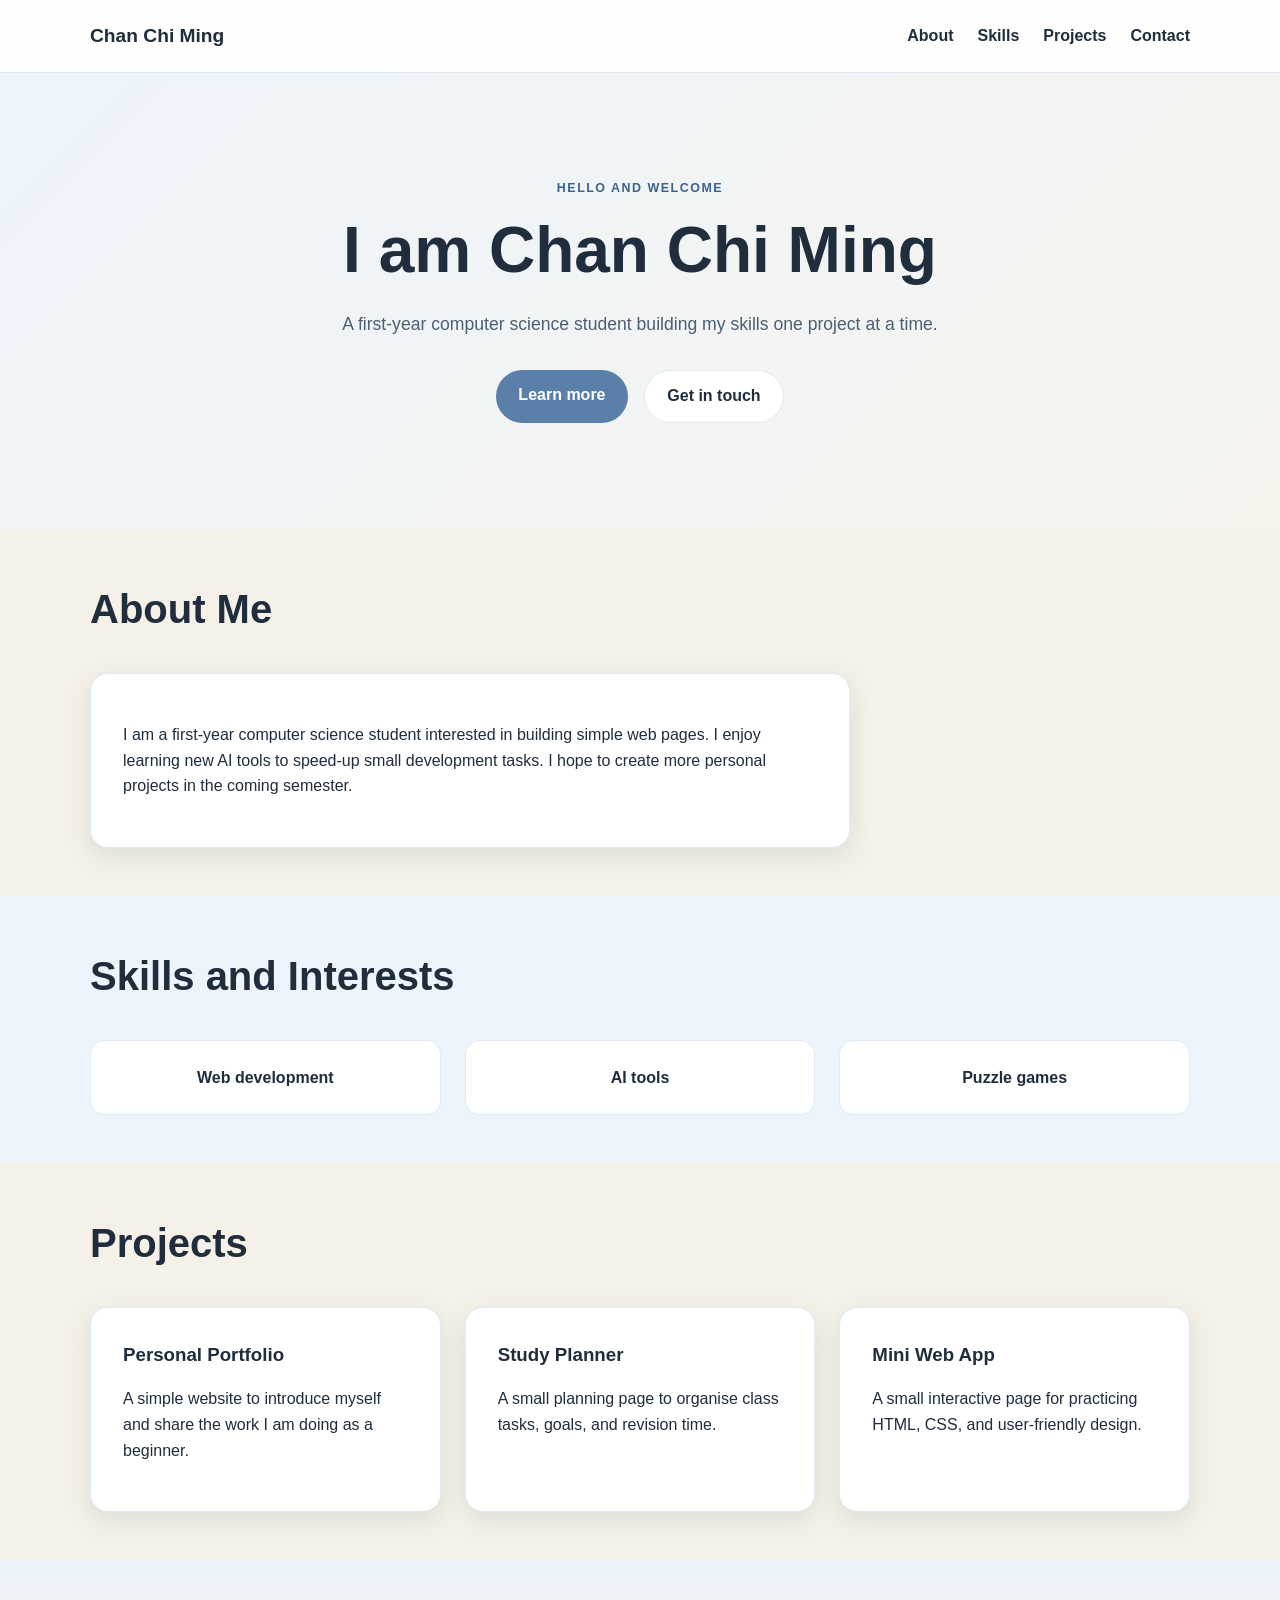
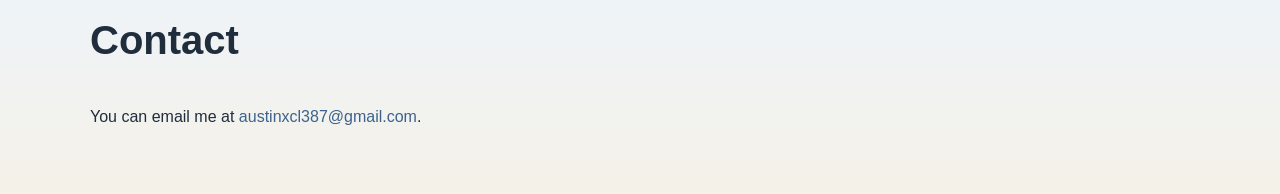
==== index.html @ e465600d "Add website files to root" ====
<!DOCTYPE html>
<html lang="en">
  <head>
    <meta charset="UTF-8" />
    <meta name="viewport" content="width=device-width, initial-scale=1.0" />
    <meta
      name="description"
      content="Personal website for Chan Chi Ming, a first-year computer science student."
    />
    <title>Chan Chi Ming | Personal Website</title>
    <link rel="stylesheet" href="style.css" />
  </head>
  <body>
    <a class="skip-link" href="#main-content">Skip to content</a>

    <header class="site-header">
      <div class="container nav-wrap">
        <a href="#top" class="brand" aria-label="Chan Chi Ming home">Chan Chi Ming</a>
        <nav aria-label="Main navigation">
          <ul class="nav-list">
            <li><a href="#about">About</a></li>
            <li><a href="#skills">Skills</a></li>
            <li><a href="#projects">Projects</a></li>
            <li><a href="#contact">Contact</a></li>
          </ul>
        </nav>
      </div>
    </header>

    <main id="main-content">
      <section class="hero" id="top">
        <div class="container hero-content">
          <div class="hero-text">
            <!-- Change the greeting text here if you want a different welcome message. -->
            <p class="eyebrow">Hello and welcome</p>
            <h1>I am Chan Chi Ming</h1>
            <p class="intro">
              A first-year computer science student building my skills one project at a time.
            </p>
            <div class="hero-links">
              <a href="#about" class="button primary">Learn more</a>
              <a href="#contact" class="button secondary">Get in touch</a>
            </div>
          </div>
        </div>
      </section>

      <section id="about" class="section">
        <div class="container">
          <h2>About Me</h2>
          <div class="about-card">
            <p>
              I am a first-year computer science student interested in building simple web pages.
              I enjoy learning new AI tools to speed-up small development tasks. I hope to create
              more personal projects in the coming semester.
            </p>
          </div>
        </div>
      </section>

      <section id="skills" class="section alt-section">
        <div class="container">
          <h2>Skills and Interests</h2>
          <ul class="skills-list" aria-label="Skills and interests list">
            <li>Web development</li>
            <li>AI tools</li>
            <li>Puzzle games</li>
          </ul>
        </div>
      </section>

      <section id="projects" class="section">
        <div class="container">
          <h2>Projects</h2>
          <div class="projects-grid">
            <article class="project-card">
              <h3>Personal Portfolio</h3>
              <p>
                A simple website to introduce myself and share the work I am doing as a beginner.
              </p>
            </article>
            <article class="project-card">
              <h3>Study Planner</h3>
              <p>
                A small planning page to organise class tasks, goals, and revision time.
              </p>
            </article>
            <article class="project-card">
              <h3>Mini Web App</h3>
              <p>
                A small interactive page for practicing HTML, CSS, and user-friendly design.
              </p>
            </article>
          </div>
        </div>
      </section>

      <section id="contact" class="section contact-section">
        <div class="container">
          <h2>Contact</h2>
          <p>
            You can email me at
            <a href="mailto:austinxcl387@gmail.com">austinxcl387@gmail.com</a>.
          </p>
        </div>
      </section>
    </main>
  </body>
</html>
---- style.css ----
:root {
  /* Change the main colour palette here for the whole website. */
  --bg: #f5f1e8;
  --surface: #ffffff;
  --surface-alt: #edf4fb;
  --primary: #5a7fa8;
  --primary-dark: #3d628d;
  --text: #1f2d3d;
  --muted: #4b5f75;
  --border: #dfeaf5;
  --shadow: rgba(44, 70, 97, 0.12);
  --button-text: #ffffff;

  /* Change spacing here to make sections larger or tighter. */
  --space-xs: 0.5rem;
  --space-sm: 1rem;
  --space-md: 1.5rem;
  --space-lg: 2rem;
  --space-xl: 3rem;
  --max-width: 1100px;
}

* {
  box-sizing: border-box;
}

html {
  scroll-behavior: smooth;
}

body {
  margin: 0;
  font-family: Arial, Helvetica, sans-serif;
  background: var(--bg);
  color: var(--text);
  line-height: 1.6;
}

img {
  max-width: 100%;
  display: block;
}

a {
  color: var(--primary-dark);
  text-decoration: none;
}

a:hover,
a:focus-visible {
  text-decoration: underline;
}

:focus-visible {
  outline: 3px solid var(--primary);
  outline-offset: 3px;
}

.skip-link {
  position: absolute;
  left: -9999px;
  top: auto;
}

.skip-link:focus {
  left: 1rem;
  top: 1rem;
  background: var(--surface);
  padding: var(--space-xs) var(--space-sm);
  z-index: 100;
}

.container {
  width: min(var(--max-width), calc(100% - 2rem));
  margin: 0 auto;
}

.site-header {
  background: rgba(255, 255, 255, 0.9);
  border-bottom: 1px solid var(--border);
  position: sticky;
  top: 0;
  z-index: 10;
}

.nav-wrap {
  display: flex;
  align-items: center;
  justify-content: space-between;
  min-height: 72px;
  gap: var(--space-md);
}

.brand {
  font-size: 1.2rem;
  font-weight: 700;
  color: var(--text);
}

.nav-list {
  display: flex;
  flex-wrap: wrap;
  gap: var(--space-md);
  list-style: none;
  margin: 0;
  padding: 0;
}

.nav-list a {
  font-weight: 600;
  color: var(--text);
}

.hero {
  background: linear-gradient(135deg, var(--surface-alt) 0%, #f7f4ee 100%);
  padding: var(--space-xl) 0;
}

.hero-content {
  display: grid;
  place-items: center;
  min-height: 360px;
  text-align: center;
}

.eyebrow {
  margin: 0 0 var(--space-sm);
  text-transform: uppercase;
  letter-spacing: 0.12em;
  font-size: 0.78rem;
  color: var(--primary-dark);
  font-weight: 700;
}

.hero-text h1 {
  margin: 0;
  font-size: clamp(2.2rem, 5vw, 4rem);
  line-height: 1.1;
}

.intro {
  max-width: 700px;
  margin: var(--space-md) auto 0;
  font-size: 1.1rem;
  color: var(--muted);
}

.hero-links {
  display: flex;
  justify-content: center;
  flex-wrap: wrap;
  gap: var(--space-sm);
  margin-top: var(--space-lg);
}

.button {
  display: inline-block;
  padding: 0.8rem 1.4rem;
  border-radius: 999px;
  font-weight: 700;
  transition: background-color 0.2s ease;
}

.button.primary {
  background: var(--primary);
  color: var(--button-text);
}

.button.primary:hover,
.button.primary:focus-visible {
  background: var(--primary-dark);
  text-decoration: none;
}

.button.secondary {
  background: var(--surface);
  border: 1px solid var(--border);
  color: var(--text);
}

.section {
  padding: var(--space-xl) 0;
}

.alt-section {
  background: var(--surface-alt);
}

h2 {
  margin-top: 0;
  margin-bottom: var(--space-lg);
  font-size: clamp(1.8rem, 4vw, 2.5rem);
}

.about-card,
.project-card {
  background: var(--surface);
  border: 1px solid var(--border);
  border-radius: 18px;
  box-shadow: 0 8px 24px var(--shadow);
}

.about-card {
  padding: var(--space-lg);
  max-width: 760px;
}

.skills-list {
  list-style: none;
  display: grid;
  grid-template-columns: repeat(auto-fit, minmax(180px, 1fr));
  gap: var(--space-md);
  padding: 0;
  margin: 0;
}

.skills-list li {
  background: var(--surface);
  border: 1px solid var(--border);
  border-radius: 14px;
  padding: var(--space-md);
  text-align: center;
  font-weight: 600;
}

.projects-grid {
  display: grid;
  grid-template-columns: repeat(auto-fit, minmax(220px, 1fr));
  gap: var(--space-md);
}

.project-card {
  padding: var(--space-lg);
}

.project-card h3 {
  margin-top: 0;
  margin-bottom: var(--space-sm);
}

.contact-section {
  background: linear-gradient(180deg, var(--surface-alt), var(--bg));
}

@media (max-width: 640px) {
  .nav-wrap {
    flex-direction: column;
    justify-content: center;
    padding: var(--space-sm) 0;
  }

  .nav-list {
    justify-content: center;
  }

  .hero {
    padding-top: var(--space-lg);
  }

  .section {
    padding: 3rem 0;
  }
}
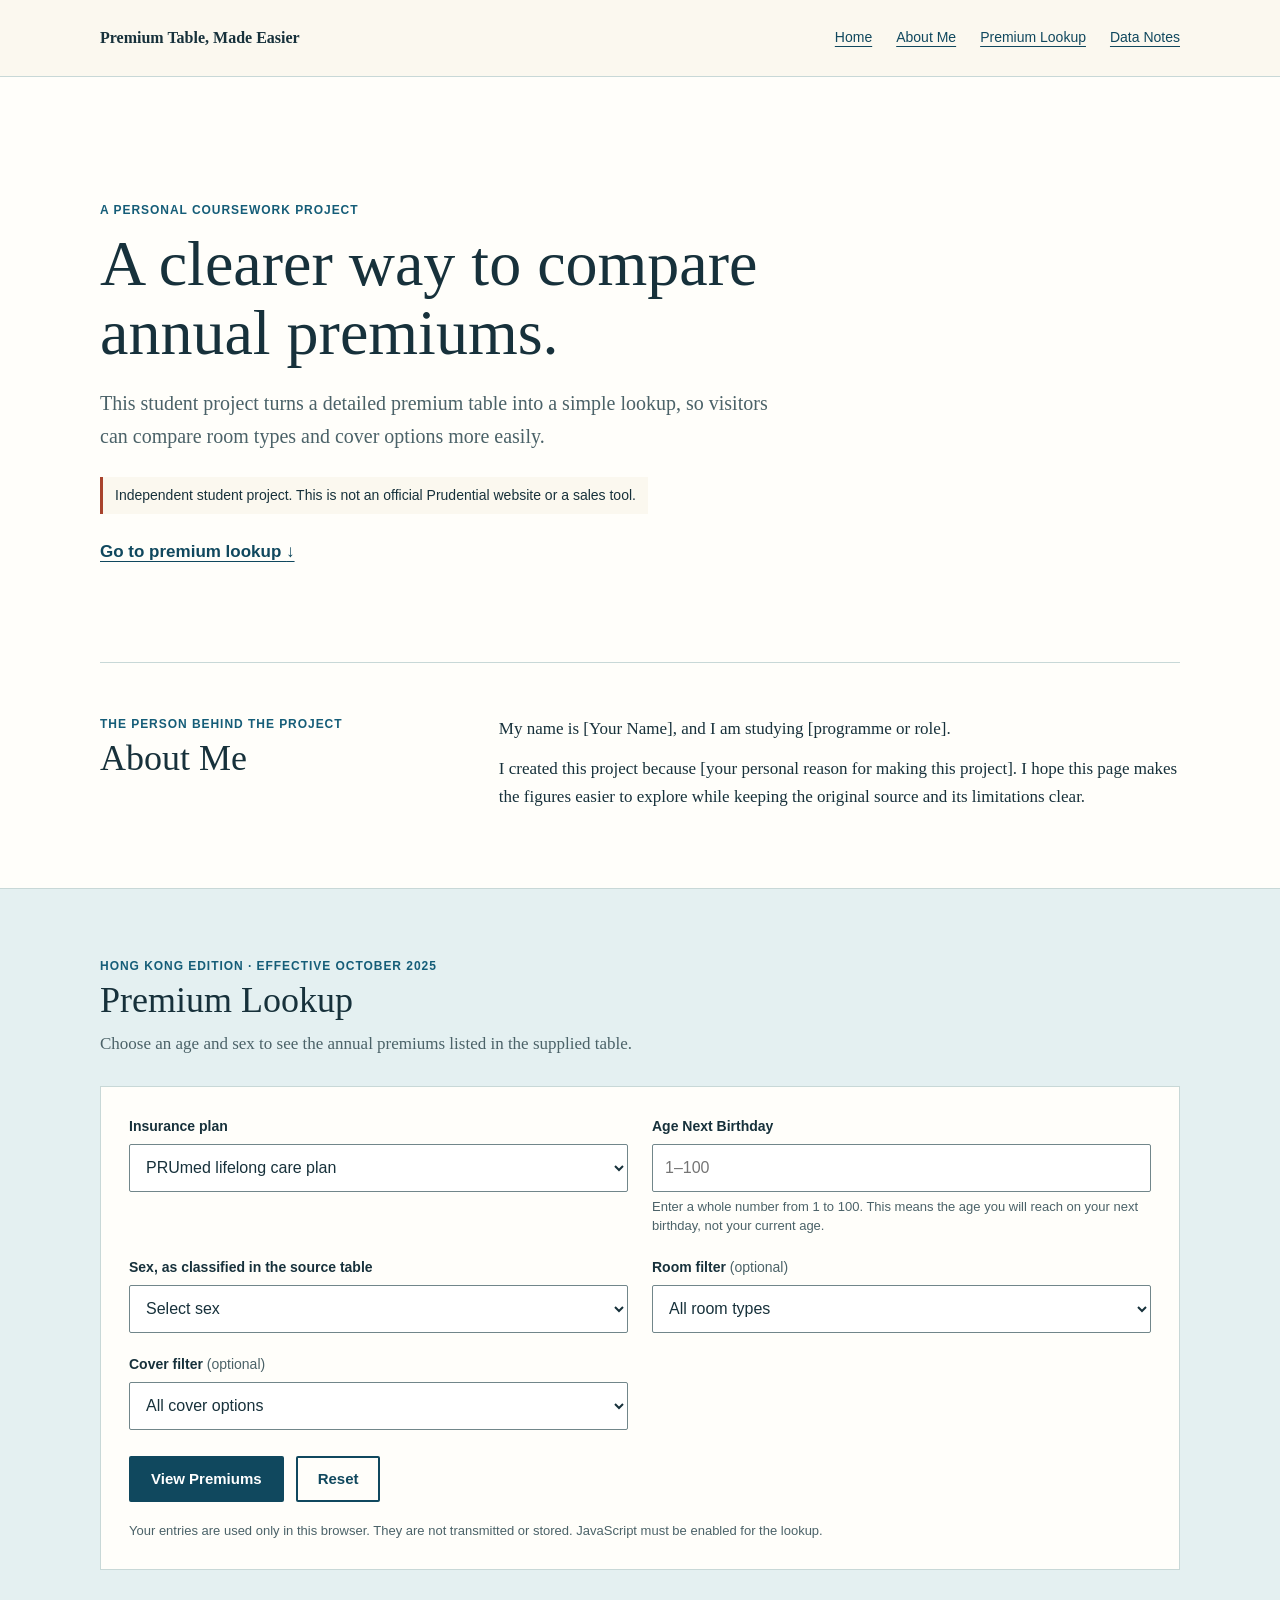
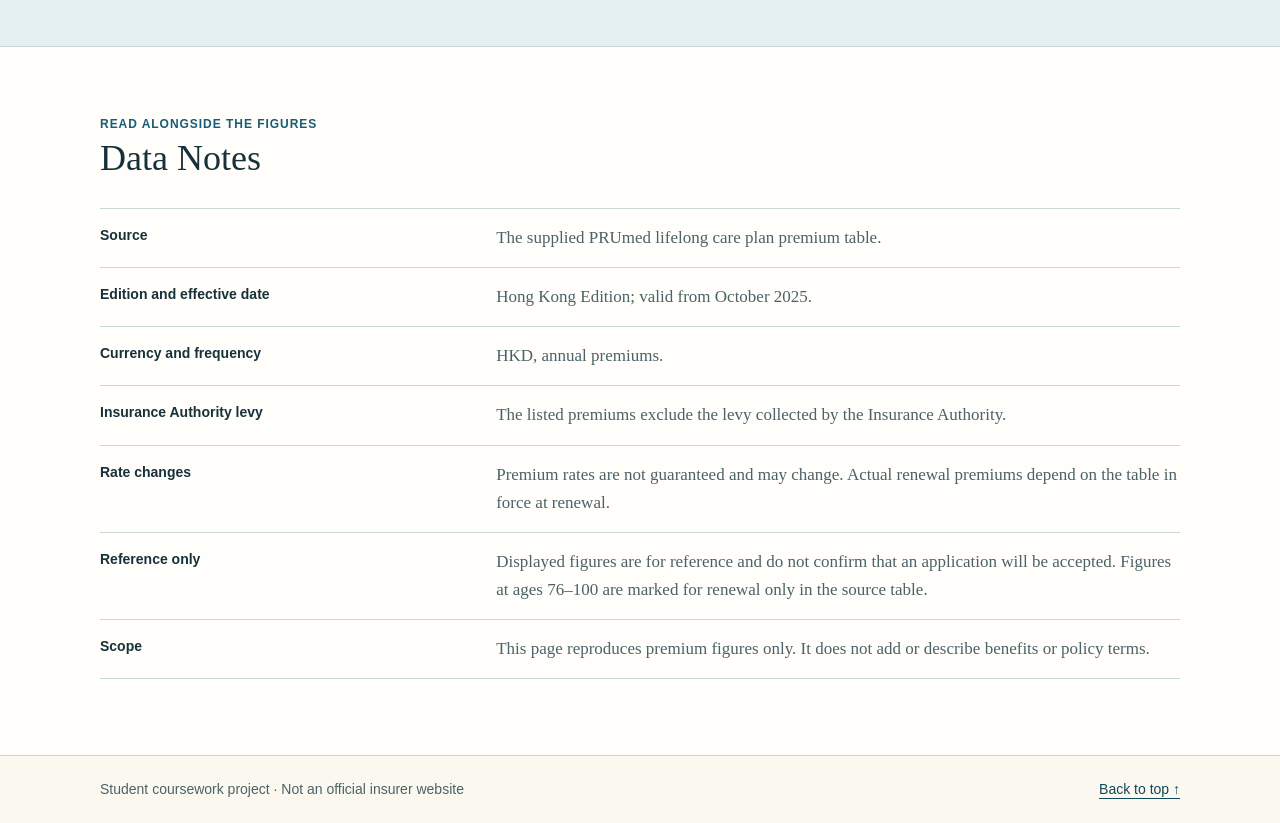
==== commit b9cf8697: "Add files via upload" ====
--- a/index.html
+++ b/index.html
@@ -1,109 +1,367 @@
-<!DOCTYPE html>
+<!doctype html>
 <html lang="en">
-  <head>
-    <meta charset="UTF-8" />
-    <meta name="viewport" content="width=device-width, initial-scale=1.0" />
-    <meta
-      name="description"
-      content="Personal website for Chan Chi Ming, a first-year computer science student."
-    />
-    <title>Chan Chi Ming | Personal Website</title>
-    <link rel="stylesheet" href="style.css" />
-  </head>
-  <body>
-    <a class="skip-link" href="#main-content">Skip to content</a>
-
-    <header class="site-header">
-      <div class="container nav-wrap">
-        <a href="#top" class="brand" aria-label="Chan Chi Ming home">Chan Chi Ming</a>
-        <nav aria-label="Main navigation">
-          <ul class="nav-list">
-            <li><a href="#about">About</a></li>
-            <li><a href="#skills">Skills</a></li>
-            <li><a href="#projects">Projects</a></li>
-            <li><a href="#contact">Contact</a></li>
-          </ul>
-        </nav>
+<head>
+  <meta charset="utf-8">
+  <meta name="viewport" content="width=device-width, initial-scale=1">
+  <meta name="description" content="A student project for looking up and comparing PRUmed lifelong care plan annual premiums.">
+  <title>Premium Table, Made Easier | Student Project</title>
+  <link rel="stylesheet" href="style.css">
+</head>
+<body>
+  <header class="site-header" id="home">
+    <nav class="navigation" aria-label="Main navigation">
+      <a class="wordmark" href="#home">Premium Table, Made Easier</a>
+      <ul>
+        <li><a href="#home">Home</a></li>
+        <li><a href="#about">About Me</a></li>
+        <li><a href="#lookup">Premium Lookup</a></li>
+        <li><a href="#data-notes">Data Notes</a></li>
+      </ul>
+    </nav>
+  </header>
+
+  <main>
+    <section class="welcome section-shell" aria-labelledby="welcome-title">
+      <p class="eyebrow">A personal coursework project</p>
+      <h1 id="welcome-title">A clearer way to compare annual premiums.</h1>
+      <p class="welcome-copy">This student project turns a detailed premium table into a simple lookup, so visitors can compare room types and cover options more easily.</p>
+      <p class="not-official">Independent student project. This is not an official Prudential website or a sales tool.</p>
+      <a class="text-link" href="#lookup">Go to premium lookup <span aria-hidden="true">↓</span></a>
+    </section>
+
+    <section class="about section-shell" id="about" aria-labelledby="about-title">
+      <div class="section-heading">
+        <p class="eyebrow">The person behind the project</p>
+        <h2 id="about-title">About Me</h2>
       </div>
-    </header>
-
-    <main id="main-content">
-      <section class="hero" id="top">
-        <div class="container hero-content">
-          <div class="hero-text">
-            <!-- Change the greeting text here if you want a different welcome message. -->
-            <p class="eyebrow">Hello and welcome</p>
-            <h1>I am Chan Chi Ming</h1>
-            <p class="intro">
-              A first-year computer science student building my skills one project at a time.
-            </p>
-            <div class="hero-links">
-              <a href="#about" class="button primary">Learn more</a>
-              <a href="#contact" class="button secondary">Get in touch</a>
+      <!-- Edit these placeholders with your own details; no personal details are assumed. -->
+      <div class="about-copy">
+        <p>My name is [Your Name], and I am studying [programme or role].</p>
+        <p>I created this project because [your personal reason for making this project]. I hope this page makes the figures easier to explore while keeping the original source and its limitations clear.</p>
+      </div>
+    </section>
+
+    <section class="lookup-section" id="lookup" aria-labelledby="lookup-title">
+      <div class="section-shell">
+        <div class="section-heading">
+          <p class="eyebrow">Hong Kong Edition · Effective October 2025</p>
+          <h2 id="lookup-title">Premium Lookup</h2>
+          <p>Choose an age and sex to see the annual premiums listed in the supplied table.</p>
+        </div>
+
+        <form id="premiumForm" novalidate>
+          <div class="form-grid">
+            <div class="field">
+              <label for="plan">Insurance plan</label>
+              <select id="plan" name="plan">
+                <option>PRUmed lifelong care plan</option>
+              </select>
+            </div>
+            <div class="field">
+              <label for="age">Age Next Birthday</label>
+              <input id="age" name="age" type="text" inputmode="numeric" autocomplete="off" placeholder="1–100" aria-describedby="age-help">
+              <small id="age-help">Enter a whole number from 1 to 100. This means the age you will reach on your next birthday, not your current age.</small>
+            </div>
+            <div class="field">
+              <label for="sex">Sex, as classified in the source table</label>
+              <select id="sex" name="sex">
+                <option value="">Select sex</option>
+                <option value="male">Male</option>
+                <option value="female">Female</option>
+              </select>
+            </div>
+            <div class="field">
+              <label for="roomFilter">Room filter <span class="optional">(optional)</span></label>
+              <select id="roomFilter" name="roomFilter">
+                <option value="all">All room types</option>
+                <option value="ward">Ward</option>
+                <option value="semi-private">Semi-private</option>
+                <option value="private">Private</option>
+              </select>
+            </div>
+            <div class="field">
+              <label for="coverFilter">Cover filter <span class="optional">(optional)</span></label>
+              <select id="coverFilter" name="coverFilter">
+                <option value="all">All cover options</option>
+                <option value="base">Base plan only</option>
+                <option value="major">Base plan with PRUmed major</option>
+              </select>
             </div>
           </div>
-        </div>
-      </section>
-
-      <section id="about" class="section">
-        <div class="container">
-          <h2>About Me</h2>
-          <div class="about-card">
-            <p>
-              I am a first-year computer science student interested in building simple web pages.
-              I enjoy learning new AI tools to speed-up small development tasks. I hope to create
-              more personal projects in the coming semester.
-            </p>
+          <div class="form-actions">
+            <button class="button-primary" type="submit">View Premiums</button>
+            <button class="button-reset" id="resetButton" type="reset">Reset</button>
           </div>
-        </div>
-      </section>
-
-      <section id="skills" class="section alt-section">
-        <div class="container">
-          <h2>Skills and Interests</h2>
-          <ul class="skills-list" aria-label="Skills and interests list">
-            <li>Web development</li>
-            <li>AI tools</li>
-            <li>Puzzle games</li>
-          </ul>
-        </div>
-      </section>
-
-      <section id="projects" class="section">
-        <div class="container">
-          <h2>Projects</h2>
-          <div class="projects-grid">
-            <article class="project-card">
-              <h3>Personal Portfolio</h3>
-              <p>
-                A simple website to introduce myself and share the work I am doing as a beginner.
-              </p>
-            </article>
-            <article class="project-card">
-              <h3>Study Planner</h3>
-              <p>
-                A small planning page to organise class tasks, goals, and revision time.
-              </p>
-            </article>
-            <article class="project-card">
-              <h3>Mini Web App</h3>
-              <p>
-                A small interactive page for practicing HTML, CSS, and user-friendly design.
-              </p>
-            </article>
+          <p class="privacy-note">Your entries are used only in this browser. They are not transmitted or stored. JavaScript must be enabled for the lookup.</p>
+          <p id="formMessage" class="form-message" role="alert" aria-live="assertive"></p>
+        </form>
+
+        <section id="results" class="results" aria-labelledby="results-title" hidden aria-live="polite" aria-atomic="true">
+          <div class="results-heading">
+            <div>
+              <p class="eyebrow">Selected profile</p>
+              <h3 id="results-title">Annual premium comparison</h3>
+              <p id="selectedProfile" class="selected-profile"></p>
+            </div>
+            <p id="renewalNotice" class="renewal-notice" hidden><strong>For renewal only.</strong> A listed premium does not confirm eligibility for a new policy.</p>
           </div>
-        </div>
-      </section>
-
-      <section id="contact" class="section contact-section">
-        <div class="container">
-          <h2>Contact</h2>
-          <p>
-            You can email me at
-            <a href="mailto:austinxcl387@gmail.com">austinxcl387@gmail.com</a>.
-          </p>
-        </div>
-      </section>
-    </main>
-  </body>
-</html>
+          <div class="table-scroll" role="region" aria-label="Premium comparison table" tabindex="0">
+            <table>
+              <caption>Annual premiums in Hong Kong dollars (HKD)</caption>
+              <thead id="resultHead"></thead>
+              <tbody id="resultBody"></tbody>
+            </table>
+          </div>
+          <p class="result-footnote">Figures are annual premiums, not monthly premiums. Rates are not guaranteed future prices.</p>
+        </section>
+      </div>
+    </section>
+
+    <section class="data-notes section-shell" id="data-notes" aria-labelledby="notes-title">
+      <div class="section-heading">
+        <p class="eyebrow">Read alongside the figures</p>
+        <h2 id="notes-title">Data Notes</h2>
+      </div>
+      <dl class="notes-list">
+        <div><dt>Source</dt><dd>The supplied PRUmed lifelong care plan premium table.</dd></div>
+        <div><dt>Edition and effective date</dt><dd>Hong Kong Edition; valid from October 2025.</dd></div>
+        <div><dt>Currency and frequency</dt><dd>HKD, annual premiums.</dd></div>
+        <div><dt>Insurance Authority levy</dt><dd>The listed premiums exclude the levy collected by the Insurance Authority.</dd></div>
+        <div><dt>Rate changes</dt><dd>Premium rates are not guaranteed and may change. Actual renewal premiums depend on the table in force at renewal.</dd></div>
+        <div><dt>Reference only</dt><dd>Displayed figures are for reference and do not confirm that an application will be accepted. Figures at ages 76–100 are marked for renewal only in the source table.</dd></div>
+        <div><dt>Scope</dt><dd>This page reproduces premium figures only. It does not add or describe benefits or policy terms.</dd></div>
+      </dl>
+    </section>
+  </main>
+
+  <footer class="site-footer">
+    <div class="section-shell footer-inner">
+      <p>Student coursework project · Not an official insurer website</p>
+      <a href="#home">Back to top ↑</a>
+    </div>
+  </footer>
+
+  <noscript><p class="noscript">JavaScript is disabled. Enable JavaScript in your browser to use the premium lookup.</p></noscript>
+
+  <script>
+    // PREMIUM DATA: each row is age followed by Male base (3 rooms), Male with major (3), Female base (3), Female with major (3).
+    // Change figures here only when you have checked them against the source premium table.
+    const premiumData = `
+1 2899.44 5602.96 11809.92 4963.84 8804.64 17309.92 2691.36 5320.56 10806.24 4350.32 6990.88 14517.20
+2 2815.20 5425.84 11228.72 4821.20 8523.52 16457.68 2613.44 5153.52 10274.16 4224.64 6757.44 13801.12
+3 2652.80 5108.16 10406.88 4547.04 8016.24 15253.44 2463.60 4851.36 9522.72 3986.32 6346.64 12791.52
+4 2462.48 4729.28 9512.16 4214.32 7417.68 13935.68 2286.56 4491.04 8704.40 3693.04 5864.48 11686.72
+5 2225.52 4272.08 8491.60 3810.16 6696.48 12693.44 2065.84 4054.88 7768.80 3341.36 5287.84 10437.84
+6 1991.44 3821.12 7517.60 3407.44 5984.80 11235.04 1848.72 3626.24 6879.12 2987.76 4720.32 9238.40
+7 1847.20 3547.68 6943.60 3159.76 5555.76 10376.24 1715.20 3368.16 6350.24 2771.28 4379.84 8531.76
+8 1676.40 3223.60 6275.92 2871.76 5047.28 9381.52 1558.32 3059.84 5741.60 2518.08 3974.56 7714.56
+9 1562.80 2987.92 5734.96 2863.12 5037.28 9231.44 1375.28 2716.48 5224.32 2392.24 3796.56 7557.68
+10 1550.00 2972.72 5564.64 2857.28 5005.52 9139.52 1364.72 2701.20 5173.28 2374.32 3771.76 7483.68
+11 1534.48 2969.20 5547.84 2859.28 5004.00 9070.00 1361.84 2698.24 5138.64 2377.52 3833.60 7431.28
+12 1519.12 2965.68 5531.04 2860.96 5002.48 9000.32 1359.12 2695.12 5104.24 2380.96 3895.60 7378.96
+13 1503.84 2962.72 5514.32 2863.12 5000.96 8930.96 1356.32 2692.08 5069.36 2384.24 3957.36 7326.48
+14 1488.24 2959.12 5497.44 2865.04 4999.28 8861.44 1353.36 2689.04 5034.80 2387.28 4019.44 7273.92
+15 1472.64 2955.84 5480.56 2866.88 4997.92 8791.92 1350.48 2685.84 5000.24 2390.64 4081.04 7221.28
+16 1499.04 3054.72 5664.48 2919.84 5081.60 8939.12 1408.64 2740.08 5224.00 2460.64 4200.32 7455.12
+17 1525.52 3153.36 5848.64 2972.40 5165.12 9086.16 1466.80 2981.04 5447.60 2530.96 4319.04 7688.80
+18 1551.68 3252.32 6032.56 2994.24 5248.72 9233.36 1524.80 3097.52 5671.12 2601.12 4438.00 7922.48
+19 1577.92 3351.04 6216.48 3013.60 5332.32 9380.64 1582.88 3213.84 5894.96 2670.88 4556.96 8155.92
+20 1603.92 3449.44 6400.32 3130.08 5416.00 9527.60 1640.88 3267.92 6118.56 2741.12 4676.08 8389.52
+21 1625.92 3483.68 6454.48 3165.36 5512.80 9784.32 1741.60 3444.64 6389.60 2930.88 5035.60 9037.68
+22 1647.52 3517.68 6508.16 3200.64 5609.76 10040.72 1819.20 3596.40 6821.76 3147.44 5359.76 9918.16
+23 1669.36 3552.00 6562.16 3236.00 5706.48 10297.76 1896.40 3748.16 7092.96 3322.96 5820.40 10444.80
+24 1691.20 3586.16 6615.76 3271.36 5803.20 10554.24 1974.00 3900.08 7363.92 3541.04 6228.88 11180.96
+25 1712.96 3620.08 6669.76 3306.56 5900.16 10811.12 2028.32 4026.80 7473.76 3833.04 6718.72 12070.24
+26 1733.28 3663.60 6751.68 3346.24 5970.88 11184.32 2135.44 4199.60 7795.60 3908.00 6908.48 12478.16
+27 1753.68 3706.88 6833.12 3386.00 6041.36 11557.92 2219.68 4372.24 8117.84 3983.04 7206.16 13008.08
+28 1773.92 3750.24 6914.56 3425.84 6111.92 11931.12 2303.68 4544.88 8439.76 4057.60 7504.08 13538.72
+29 1794.40 3793.68 6996.24 3465.60 6182.64 12304.56 2387.60 4717.68 8762.08 4205.76 7801.84 14069.12
+30 1814.64 3837.20 7077.92 3505.12 6253.12 12677.76 2448.48 4890.24 9083.84 4574.24 8208.00 14721.92
+31 1868.72 3929.04 7261.60 3610.00 6402.40 13192.00 2521.44 5034.88 9318.32 4734.40 8451.84 15289.68
+32 1922.88 4021.12 7445.36 3714.72 6551.60 13706.16 2594.24 5179.60 9552.72 4850.48 8695.28 15857.76
+33 1976.80 4112.88 7629.36 3819.44 6700.80 14220.16 2666.80 5324.56 9787.04 5010.48 8938.96 16425.92
+34 2031.12 4205.12 7812.96 3924.08 6850.16 14734.08 2739.36 5469.28 10021.44 5170.64 9182.56 16993.84
+35 2085.12 4296.80 7996.64 4028.64 6999.12 15248.00 2812.24 5614.00 10255.68 5374.56 9426.40 17561.76
+36 2156.16 4444.32 8279.20 4166.08 7254.56 15740.16 2928.80 5854.80 10688.00 5500.00 9790.16 18237.92
+37 2227.36 4592.00 8562.48 4303.68 7510.80 16234.56 3045.60 6096.32 11121.84 5596.16 10155.28 18916.40
+38 2298.80 4740.96 8846.96 4442.32 7768.08 16730.48 3162.64 6338.72 11557.44 5781.76 10522.00 19597.04
+39 2370.64 4889.84 9132.32 4581.20 8026.32 17228.08 3280.40 6581.92 11994.32 5967.60 10889.84 20280.88
+40 2442.88 5039.36 9418.88 4720.64 8285.28 17727.76 3398.80 6826.56 12433.44 6302.64 11259.28 20966.72
+41 2569.28 5295.84 9919.44 4964.88 8757.84 18280.88 3576.96 7189.76 13117.20 6520.64 11857.28 21716.96
+42 2697.04 5555.20 10425.04 5211.68 9235.44 18839.84 3757.28 7557.12 13808.56 6830.48 12462.00 22709.68
+43 2826.08 5817.20 10936.56 5445.68 9718.24 19404.40 3939.44 7928.08 14507.84 7144.32 13072.72 23713.12
+44 2956.40 6082.08 11453.36 5681.76 10206.16 19974.56 4123.36 8303.44 15214.24 7461.20 13690.48 24727.28
+45 3088.24 6349.76 11975.76 5968.56 10699.44 20550.48 4309.60 8682.56 15928.40 7872.88 14314.48 25990.96
+46 3272.48 6717.36 12733.68 6244.80 11320.40 21850.64 4417.04 8910.80 16414.96 8075.44 14691.20 26755.92
+47 3522.48 7088.48 13720.32 6717.36 12096.32 23162.16 4525.12 9140.72 16905.36 8279.20 15070.96 27527.76
+48 3710.32 7462.88 14492.96 7064.32 12729.44 24909.36 4634.40 9372.56 17400.32 8485.12 15454.00 28306.40
+49 3900.08 7840.56 15272.48 7333.12 13368.24 26246.32 4744.40 9606.40 17899.28 8692.56 15840.08 29091.36
+50 4026.80 8221.60 15833.68 7702.24 13861.36 27168.40 4855.52 9842.24 18402.64 8901.84 16229.28 29882.88
+51 4218.40 8632.72 16687.20 8034.16 14547.28 28326.16 4971.44 10091.44 18928.96 9108.24 16505.12 30705.44
+52 4410.00 9044.08 17542.08 8415.60 15234.32 29486.16 5087.60 10341.36 19456.96 9314.48 16781.36 31529.12
+53 4602.56 9456.80 18398.96 8748.88 15922.72 30648.24 5203.92 10591.52 19986.08 9521.60 17058.00 32436.00
+54 4795.28 9870.00 19257.20 9098.88 16612.56 31812.80 5320.56 10842.24 20515.84 9728.64 17335.36 33262.64
+55 4988.16 10283.92 20116.88 9614.88 17303.60 32979.20 5437.52 11093.20 21046.32 9936.32 17613.12 34009.12
+56 5255.20 10866.16 21332.96 10105.52 18283.28 34972.48 5600.56 11449.92 21799.12 10298.16 18178.56 35179.76
+57 5522.48 11448.00 22548.80 10629.20 19262.64 36965.92 5763.44 11806.24 22552.24 10597.44 18743.68 36350.32
+58 5789.20 12029.84 23764.96 11152.64 20242.08 38959.12 5926.40 12162.80 23305.04 10896.16 19309.12 37521.04
+59 6056.72 12612.00 24980.88 11676.48 21221.84 40952.56 6089.76 12519.36 24058.32 11195.20 19874.32 38691.52
+60 6323.52 13193.84 26196.96 12232.80 22201.60 42945.92 6252.72 12875.84 24811.28 11431.44 20439.76 39862.56
+61 6872.00 14374.72 27986.08 13014.80 23945.52 47528.64 6672.96 13758.16 26612.96 12352.48 21841.84 42683.52
+62 7518.08 15759.28 30174.64 14063.52 26026.48 52775.44 7188.32 14836.56 28865.76 13228.40 23552.16 46270.40
+63 8169.84 17156.48 32383.04 15120.72 28126.56 58070.24 7708.32 15924.80 31067.12 14112.40 25278.32 49562.00
+64 8785.28 18477.20 34445.04 16110.96 30101.52 63111.52 8193.52 16941.28 33128.40 14901.28 26891.04 52631.28
+65 9400.72 19797.92 36507.12 17183.28 32076.56 68153.12 8678.80 17957.76 35118.00 15376.00 28503.60 55209.44
+66 9896.00 20949.60 38789.84 18010.64 33795.28 71365.44 9122.56 18945.28 37239.68 16162.48 30068.80 58558.32
+67 10390.96 22101.36 41072.40 18837.44 35513.68 74577.84 9665.12 20066.40 39649.28 17058.80 32227.60 62480.72
+68 10886.08 23253.20 43355.04 19664.16 37232.16 77789.68 10108.64 21054.24 41771.20 17845.36 33662.16 65665.68
+69 11381.20 24404.88 45637.92 20490.96 38950.80 81002.16 10552.48 22041.76 43892.80 18631.76 35096.80 68850.88
+70 11876.16 25556.56 47920.48 21317.76 40669.20 84214.56 10896.80 22896.00 45727.04 19308.16 35676.88 71135.20
+71 12480.08 26843.04 50529.04 22452.40 42809.60 88233.84 11452.08 24044.56 48219.20 20339.12 37530.32 74981.12
+72 13026.88 28005.92 52906.32 23486.56 44757.04 91854.48 11954.88 25082.88 50490.32 21278.88 39214.40 78490.08
+73 13573.28 29168.80 55283.12 24521.04 46704.48 95474.88 12457.12 26120.72 52761.52 22218.80 40898.56 81999.04
+74 14119.84 30331.52 57660.40 25555.04 48652.16 99095.12 12959.76 27158.64 55032.72 23158.32 42582.96 85507.76
+75 14666.48 31494.64 60037.12 26589.20 50599.76 102715.36 13462.40 28196.48 57303.92 24098.48 44267.04 89016.72
+76 15213.76 32650.48 62413.60 27624.24 52538.64 106458.48 13965.28 29223.92 59574.64 25040.48 45935.92 92524.88
+77 15759.52 33802.72 64790.00 28658.56 54471.44 110286.08 14468.00 30248.80 61845.20 25980.96 47604.56 96034.64
+78 16308.00 34950.64 67166.32 29693.04 56397.76 113871.36 14970.96 31272.08 64114.56 26920.16 49270.48 99542.96
+79 16853.92 36093.12 69544.32 30725.92 58321.12 117426.08 15473.76 32293.04 66388.08 27858.80 50934.56 103051.28
+80 17553.20 37579.04 72595.84 32061.76 60814.80 121976.96 15972.72 33297.68 68649.84 28791.28 52590.08 106544.56
+81 17939.84 38361.36 74182.00 32760.48 62088.88 124386.32 16322.96 33985.76 70141.92 29419.36 53685.68 108870.16
+82 18324.32 39140.56 75768.56 33459.36 63356.56 126405.68 16674.48 34671.28 71635.36 30049.12 54776.40 111192.24
+83 18711.20 39918.16 77354.56 34159.76 64624.24 128655.36 17024.64 35352.56 73128.64 30678.40 55864.64 113517.92
+84 19096.56 40691.68 78941.12 34857.28 65885.44 131156.24 17375.04 36034.00 74620.64 31308.00 56949.92 115840.08
+85 19480.88 41463.28 80524.24 35554.24 67143.68 133513.20 17726.40 36712.48 76114.16 31936.40 58030.56 118165.92
+86 19867.92 42233.84 82110.64 36254.80 68401.60 135863.44 18076.56 37391.44 77607.60 32567.36 59111.36 120488.00
+87 20252.16 43002.48 83696.88 36952.08 69658.24 138339.28 18426.88 38068.72 79096.64 33197.20 60193.76 122813.60
+88 20639.12 43770.00 85283.52 37650.80 70911.12 140812.80 18779.60 38744.64 80590.08 33823.60 61270.08 125134.32
+89 21023.36 44537.60 86869.68 38351.36 72158.24 143277.84 19128.56 39418.00 82082.08 34454.72 62343.28 127459.76
+90 21397.92 45295.92 88454.40 39038.40 73403.44 145737.44 19472.72 40088.72 83565.36 35077.84 63411.20 129769.04
+91 21505.36 45478.88 88902.48 39237.92 73709.68 146331.60 19569.92 40243.52 83996.80 35254.24 63665.60 130427.36
+92 21612.64 45661.76 89352.08 39439.36 74010.80 146920.72 19668.72 40397.04 84428.32 35430.08 63916.88 131085.76
+93 21717.04 45845.12 89803.12 39639.36 74313.92 147507.84 19766.40 40551.92 84858.40 35606.32 64164.16 131744.08
+94 21824.24 46025.12 90250.64 39843.92 74615.12 148092.88 19865.20 40702.64 85288.24 35782.32 64409.92 132402.24
+95 21930.24 46207.92 90701.68 40045.28 74913.12 148678.08 19961.36 40853.52 85721.04 35958.40 64651.20 133062.32
+96 22037.60 46388.00 91149.68 40245.20 75212.80 149261.68 20058.96 41005.68 86152.48 36135.92 64891.12 133720.48
+97 22142.08 46567.92 91600.48 40448.08 75507.52 149843.12 20158.08 41153.84 86584.08 36313.52 65125.20 134377.20
+98 22249.12 46748.16 92048.40 40647.84 75802.64 150579.44 20255.52 41303.20 87015.44 36489.68 65356.48 135035.52
+99 22356.64 46919.28 92497.76 40849.20 76081.44 151311.92 20354.24 41446.00 87447.12 36665.84 65574.16 135695.28
+100 22464.64 47090.96 92949.36 41051.68 76361.44 152047.92 20453.44 41589.36 87880.80 36842.80 65792.64 136358.48
+`;
+
+    const rows = premiumData.trim().split("\n").map((line) => {
+      const [age, ...amounts] = line.trim().split(/\s+/);
+      return [Number(age), ...amounts.map(Number)];
+    });
+    const roomTypes = [
+      { key: "ward", label: "Ward", index: 0 },
+      { key: "semi-private", label: "Semi-private", index: 1 },
+      { key: "private", label: "Private", index: 2 }
+    ];
+    const coverOptions = [
+      { key: "base", label: "Base plan only", index: 0 },
+      { key: "major", label: "Base plan with PRUmed major", index: 3 }
+    ];
+    const currency = new Intl.NumberFormat("en-HK", {
+      style: "currency",
+      currency: "HKD",
+      minimumFractionDigits: 2,
+      maximumFractionDigits: 2
+    });
+    const form = document.querySelector("#premiumForm");
+    const ageInput = document.querySelector("#age");
+    const sexInput = document.querySelector("#sex");
+    const roomInput = document.querySelector("#roomFilter");
+    const coverInput = document.querySelector("#coverFilter");
+    const formMessage = document.querySelector("#formMessage");
+    const results = document.querySelector("#results");
+    let lastSelection = null;
+
+    function renderResults(selection) {
+      const row = rows.find((item) => item[0] === selection.age);
+      const sexOffset = selection.sex === "male" ? 0 : 6;
+      const visibleRooms = roomTypes.filter((room) => selection.room === "all" || room.key === selection.room);
+      const visibleCovers = coverOptions.filter((cover) => selection.cover === "all" || cover.key === selection.cover);
+      const head = document.querySelector("#resultHead");
+      const body = document.querySelector("#resultBody");
+
+      head.innerHTML = `<tr><th scope="col">Room type</th>${visibleCovers.map((cover) => `<th scope="col">${cover.label}<br><span>Annual premium (HKD)</span></th>`).join("")}</tr>`;
+      body.innerHTML = visibleRooms.map((room) => {
+        const premiums = visibleCovers.map((cover) => {
+          const amount = row[1 + sexOffset + cover.index + room.index];
+          return `<td>${currency.format(amount)}</td>`;
+        }).join("");
+        return `<tr><th scope="row">${room.label}</th>${premiums}</tr>`;
+      }).join("");
+
+      document.querySelector("#selectedProfile").textContent = `Age Next Birthday ${selection.age} · ${selection.sex === "male" ? "Male" : "Female"}`;
+      document.querySelector("#renewalNotice").hidden = selection.age < 76;
+      results.hidden = false;
+    }
+
+    form.addEventListener("submit", (event) => {
+      event.preventDefault();
+      formMessage.textContent = "";
+      const rawAge = ageInput.value.trim();
+
+      if (!rawAge) {
+        formMessage.textContent = "Enter an Age Next Birthday to look up premiums.";
+        ageInput.focus();
+        return;
+      }
+      if (!/^\d+(?:\.\d+)?$/.test(rawAge)) {
+        formMessage.textContent = "Age must be a number. Enter a whole number from 1 to 100.";
+        ageInput.focus();
+        return;
+      }
+      const ageNumber = Number(rawAge);
+      if (!Number.isInteger(ageNumber)) {
+        formMessage.textContent = "Age Next Birthday must be a whole number, not a fraction.";
+        ageInput.focus();
+        return;
+      }
+      if (ageNumber >= 101) {
+        formMessage.textContent = "This version does not provide a premium rate for age 101 or above.";
+        ageInput.focus();
+        return;
+      }
+      if (ageNumber < 1 || ageNumber > 100) {
+        formMessage.textContent = "Enter an age from 1 to 100.";
+        ageInput.focus();
+        return;
+      }
+      if (!sexInput.value) {
+        formMessage.textContent = "Select Male or Female, as classified in the source table.";
+        sexInput.focus();
+        return;
+      }
+
+      lastSelection = {
+        age: ageNumber,
+        sex: sexInput.value,
+        room: roomInput.value,
+        cover: coverInput.value
+      };
+      renderResults(lastSelection);
+    });
+
+    roomInput.addEventListener("change", () => {
+      if (lastSelection) {
+        lastSelection.room = roomInput.value;
+        renderResults(lastSelection);
+      }
+    });
+    coverInput.addEventListener("change", () => {
+      if (lastSelection) {
+        lastSelection.cover = coverInput.value;
+        renderResults(lastSelection);
+      }
+    });
+    form.addEventListener("reset", () => {
+      lastSelection = null;
+      results.hidden = true;
+      formMessage.textContent = "";
+    });
+  </script>
+</body>
+</html>
--- a/style.css
+++ b/style.css
@@ -1,23 +1,16 @@
+/* Change these variables to try a different palette or adjust the page spacing. */
 :root {
-  /* Change the main colour palette here for the whole website. */
-  --bg: #f5f1e8;
-  --surface: #ffffff;
-  --surface-alt: #edf4fb;
-  --primary: #5a7fa8;
-  --primary-dark: #3d628d;
-  --text: #1f2d3d;
-  --muted: #4b5f75;
-  --border: #dfeaf5;
-  --shadow: rgba(44, 70, 97, 0.12);
-  --button-text: #ffffff;
-
-  /* Change spacing here to make sections larger or tighter. */
-  --space-xs: 0.5rem;
-  --space-sm: 1rem;
-  --space-md: 1.5rem;
-  --space-lg: 2rem;
-  --space-xl: 3rem;
-  --max-width: 1100px;
+  --ink: #17313b;
+  --muted: #4b6268;
+  --blue: #155d78;
+  --blue-dark: #10485e;
+  --blue-pale: #e4f0f1;
+  --cream: #fbf8ef;
+  --paper: #fffefa;
+  --line: #c8d8d7;
+  --accent: #a8432d;
+  --content-width: 1080px;
+  --page-gutter: clamp(20px, 5vw, 72px);
 }
 
 * {
@@ -30,234 +23,466 @@
 
 body {
   margin: 0;
-  font-family: Arial, Helvetica, sans-serif;
-  background: var(--bg);
-  color: var(--text);
-  line-height: 1.6;
-}
-
-img {
-  max-width: 100%;
-  display: block;
+  color: var(--ink);
+  background: var(--paper);
+  font-family: Georgia, "Times New Roman", serif;
+  font-size: 17px;
+  line-height: 1.65;
 }
 
 a {
-  color: var(--primary-dark);
-  text-decoration: none;
-}
-
-a:hover,
-a:focus-visible {
-  text-decoration: underline;
-}
-
-:focus-visible {
-  outline: 3px solid var(--primary);
+  color: var(--blue-dark);
+  text-underline-offset: 4px;
+}
+
+a:hover {
+  color: var(--accent);
+}
+
+a:focus-visible,
+button:focus-visible,
+input:focus-visible,
+select:focus-visible,
+.table-scroll:focus-visible {
+  outline: 3px solid var(--accent);
   outline-offset: 3px;
 }
 
-.skip-link {
-  position: absolute;
-  left: -9999px;
-  top: auto;
-}
-
-.skip-link:focus {
-  left: 1rem;
-  top: 1rem;
-  background: var(--surface);
-  padding: var(--space-xs) var(--space-sm);
-  z-index: 100;
-}
-
-.container {
-  width: min(var(--max-width), calc(100% - 2rem));
-  margin: 0 auto;
+.section-shell,
+.navigation {
+  width: min(var(--content-width), calc(100% - var(--page-gutter) * 2));
+  margin-inline: auto;
 }
 
 .site-header {
-  background: rgba(255, 255, 255, 0.9);
-  border-bottom: 1px solid var(--border);
-  position: sticky;
-  top: 0;
-  z-index: 10;
-}
-
-.nav-wrap {
+  background: var(--cream);
+  border-bottom: 1px solid var(--line);
+}
+
+.navigation {
+  min-height: 76px;
   display: flex;
   align-items: center;
   justify-content: space-between;
-  min-height: 72px;
-  gap: var(--space-md);
-}
-
-.brand {
-  font-size: 1.2rem;
-  font-weight: 700;
-  color: var(--text);
-}
-
-.nav-list {
+  gap: 24px;
+}
+
+.wordmark {
+  color: var(--ink);
+  font-size: 16px;
+  font-weight: 700;
+  line-height: 1.25;
+  text-decoration: none;
+}
+
+.navigation ul {
   display: flex;
   flex-wrap: wrap;
-  gap: var(--space-md);
+  justify-content: flex-end;
+  gap: 8px 24px;
+  margin: 0;
+  padding: 0;
   list-style: none;
-  margin: 0;
-  padding: 0;
-}
-
-.nav-list a {
-  font-weight: 600;
-  color: var(--text);
-}
-
-.hero {
-  background: linear-gradient(135deg, var(--surface-alt) 0%, #f7f4ee 100%);
-  padding: var(--space-xl) 0;
-}
-
-.hero-content {
+  font-family: Arial, sans-serif;
+  font-size: 14px;
+}
+
+.navigation a:not(.wordmark) {
+  text-decoration-thickness: 1px;
+}
+
+.welcome {
+  padding-block: clamp(64px, 10vw, 124px) clamp(58px, 8vw, 96px);
+  max-width: calc(var(--content-width) + var(--page-gutter) * 2);
+}
+
+.welcome h1 {
+  max-width: 800px;
+  margin: 10px 0 20px;
+  font-size: clamp(42px, 5vw, 66px);
+  font-weight: 400;
+  line-height: 1.08;
+}
+
+.eyebrow {
+  margin: 0;
+  color: var(--blue);
+  font-family: Arial, sans-serif;
+  font-size: 12px;
+  font-weight: 700;
+  letter-spacing: 0.08em;
+  line-height: 1.5;
+  text-transform: uppercase;
+}
+
+.welcome-copy {
+  max-width: 700px;
+  margin: 0;
+  color: var(--muted);
+  font-size: 20px;
+}
+
+.not-official {
+  display: inline-block;
+  margin: 24px 0 24px;
+  padding: 7px 12px;
+  border-left: 3px solid var(--accent);
+  background: var(--cream);
+  color: var(--ink);
+  font-family: Arial, sans-serif;
+  font-size: 14px;
+}
+
+.text-link {
+  display: block;
+  width: fit-content;
+  font-family: Arial, sans-serif;
+  font-weight: 700;
+}
+
+.about {
   display: grid;
-  place-items: center;
-  min-height: 360px;
-  text-align: center;
-}
-
-.eyebrow {
-  margin: 0 0 var(--space-sm);
-  text-transform: uppercase;
-  letter-spacing: 0.12em;
-  font-size: 0.78rem;
-  color: var(--primary-dark);
-  font-weight: 700;
-}
-
-.hero-text h1 {
-  margin: 0;
-  font-size: clamp(2.2rem, 5vw, 4rem);
-  line-height: 1.1;
-}
-
-.intro {
-  max-width: 700px;
-  margin: var(--space-md) auto 0;
-  font-size: 1.1rem;
-  color: var(--muted);
-}
-
-.hero-links {
-  display: flex;
-  justify-content: center;
+  grid-template-columns: minmax(180px, 0.7fr) minmax(280px, 1.3fr);
+  gap: 32px;
+  padding-block: 52px 64px;
+  border-top: 1px solid var(--line);
+}
+
+.section-heading h2 {
+  margin: 4px 0 8px;
+  font-size: 36px;
+  font-weight: 400;
+  line-height: 1.2;
+}
+
+.section-heading > p:last-child:not(.eyebrow) {
+  max-width: 680px;
+  margin: 8px 0 0;
+  color: var(--muted);
+}
+
+.about-copy p {
+  margin: 0 0 12px;
+}
+
+.lookup-section {
+  padding-block: 68px 76px;
+  background: var(--blue-pale);
+  border-block: 1px solid var(--line);
+}
+
+.lookup-section .section-heading {
+  margin-bottom: 28px;
+}
+
+#premiumForm {
+  padding: 28px;
+  border: 1px solid var(--line);
+  background: var(--paper);
+}
+
+.form-grid {
+  display: grid;
+  grid-template-columns: repeat(2, minmax(0, 1fr));
+  gap: 20px 24px;
+}
+
+.field {
+  display: flex;
+  flex-direction: column;
+  gap: 6px;
+}
+
+.field label {
+  font-family: Arial, sans-serif;
+  font-size: 14px;
+  font-weight: 700;
+}
+
+.optional {
+  color: var(--muted);
+  font-weight: 400;
+}
+
+input,
+select {
+  width: 100%;
+  min-height: 48px;
+  padding: 10px 12px;
+  border: 1px solid #71868a;
+  border-radius: 2px;
+  background: #fff;
+  color: var(--ink);
+  font: 16px Arial, sans-serif;
+}
+
+.field small {
+  color: var(--muted);
+  font-family: Arial, sans-serif;
+  font-size: 13px;
+  line-height: 1.45;
+}
+
+.form-actions {
+  display: flex;
   flex-wrap: wrap;
-  gap: var(--space-sm);
-  margin-top: var(--space-lg);
-}
-
-.button {
-  display: inline-block;
-  padding: 0.8rem 1.4rem;
-  border-radius: 999px;
-  font-weight: 700;
-  transition: background-color 0.2s ease;
-}
-
-.button.primary {
-  background: var(--primary);
-  color: var(--button-text);
-}
-
-.button.primary:hover,
-.button.primary:focus-visible {
-  background: var(--primary-dark);
-  text-decoration: none;
-}
-
-.button.secondary {
-  background: var(--surface);
-  border: 1px solid var(--border);
-  color: var(--text);
-}
-
-.section {
-  padding: var(--space-xl) 0;
-}
-
-.alt-section {
-  background: var(--surface-alt);
-}
-
-h2 {
-  margin-top: 0;
-  margin-bottom: var(--space-lg);
-  font-size: clamp(1.8rem, 4vw, 2.5rem);
-}
-
-.about-card,
-.project-card {
-  background: var(--surface);
-  border: 1px solid var(--border);
-  border-radius: 18px;
-  box-shadow: 0 8px 24px var(--shadow);
-}
-
-.about-card {
-  padding: var(--space-lg);
-  max-width: 760px;
-}
-
-.skills-list {
-  list-style: none;
+  align-items: center;
+  gap: 12px;
+  margin-top: 26px;
+}
+
+button {
+  min-height: 46px;
+  padding: 10px 20px;
+  border: 2px solid var(--blue-dark);
+  border-radius: 2px;
+  font: 700 15px Arial, sans-serif;
+  cursor: pointer;
+}
+
+.button-primary {
+  background: var(--blue-dark);
+  color: #fff;
+}
+
+.button-primary:hover {
+  background: #0a3748;
+}
+
+.button-reset {
+  background: transparent;
+  color: var(--blue-dark);
+}
+
+.button-reset:hover {
+  background: var(--blue-pale);
+}
+
+.privacy-note,
+.result-footnote {
+  margin: 18px 0 0;
+  color: var(--muted);
+  font-family: Arial, sans-serif;
+  font-size: 13px;
+}
+
+.form-message {
+  margin: 12px 0 0;
+  color: #8c2f22;
+  font-family: Arial, sans-serif;
+  font-size: 15px;
+  font-weight: 700;
+}
+
+.form-message:empty {
+  display: none;
+}
+
+.results {
+  margin-top: 42px;
+}
+
+.results-heading {
+  display: flex;
+  align-items: flex-end;
+  justify-content: space-between;
+  gap: 24px;
+  margin-bottom: 18px;
+}
+
+.results-heading h3 {
+  margin: 4px 0 0;
+  font-size: 27px;
+  font-weight: 400;
+  line-height: 1.3;
+}
+
+.selected-profile {
+  margin: 4px 0 0;
+  color: var(--muted);
+  font-family: Arial, sans-serif;
+  font-size: 15px;
+}
+
+.renewal-notice {
+  max-width: 360px;
+  margin: 0;
+  padding: 12px 16px;
+  border: 2px solid var(--accent);
+  background: #fff8f2;
+  color: #702b1e;
+  font-family: Arial, sans-serif;
+  font-size: 14px;
+  line-height: 1.5;
+}
+
+.table-scroll {
+  overflow-x: auto;
+  border: 1px solid var(--line);
+  background: var(--paper);
+}
+
+table {
+  width: 100%;
+  min-width: 540px;
+  border-collapse: collapse;
+  font-family: Arial, sans-serif;
+  font-variant-numeric: tabular-nums;
+}
+
+caption {
+  padding: 12px 14px;
+  background: var(--blue-dark);
+  color: #fff;
+  font-size: 14px;
+  font-weight: 700;
+  text-align: left;
+}
+
+th,
+td {
+  padding: 13px 16px;
+  border-bottom: 1px solid var(--line);
+  text-align: left;
+}
+
+thead th {
+  background: #dbe9e9;
+  color: var(--ink);
+  font-size: 14px;
+  line-height: 1.45;
+}
+
+thead th span {
+  color: var(--muted);
+  font-size: 12px;
+  font-weight: 400;
+}
+
+tbody th {
+  width: 28%;
+  color: var(--ink);
+  font-weight: 700;
+}
+
+tbody td {
+  color: var(--blue-dark);
+  font-weight: 700;
+  white-space: nowrap;
+}
+
+tbody tr:last-child th,
+tbody tr:last-child td {
+  border-bottom: 0;
+}
+
+.data-notes {
+  padding-block: 68px 76px;
+}
+
+.data-notes .section-heading {
+  margin-bottom: 28px;
+}
+
+.notes-list {
+  margin: 0;
+  border-top: 1px solid var(--line);
+}
+
+.notes-list > div {
   display: grid;
-  grid-template-columns: repeat(auto-fit, minmax(180px, 1fr));
-  gap: var(--space-md);
-  padding: 0;
-  margin: 0;
-}
-
-.skills-list li {
-  background: var(--surface);
-  border: 1px solid var(--border);
-  border-radius: 14px;
-  padding: var(--space-md);
-  text-align: center;
-  font-weight: 600;
-}
-
-.projects-grid {
-  display: grid;
-  grid-template-columns: repeat(auto-fit, minmax(220px, 1fr));
-  gap: var(--space-md);
-}
-
-.project-card {
-  padding: var(--space-lg);
-}
-
-.project-card h3 {
-  margin-top: 0;
-  margin-bottom: var(--space-sm);
-}
-
-.contact-section {
-  background: linear-gradient(180deg, var(--surface-alt), var(--bg));
-}
-
-@media (max-width: 640px) {
-  .nav-wrap {
+  grid-template-columns: minmax(180px, 0.7fr) minmax(280px, 1.3fr);
+  gap: 28px;
+  padding: 15px 0;
+  border-bottom: 1px solid var(--line);
+}
+
+.notes-list dt {
+  font-family: Arial, sans-serif;
+  font-size: 14px;
+  font-weight: 700;
+}
+
+.notes-list dd {
+  margin: 0;
+  color: var(--muted);
+}
+
+.site-footer {
+  background: var(--cream);
+  border-top: 1px solid var(--line);
+  font-family: Arial, sans-serif;
+  font-size: 14px;
+}
+
+.footer-inner {
+  display: flex;
+  flex-wrap: wrap;
+  justify-content: space-between;
+  gap: 8px 24px;
+  padding-block: 22px;
+}
+
+.footer-inner p {
+  margin: 0;
+  color: var(--muted);
+}
+
+.noscript {
+  margin: 0;
+  padding: 16px var(--page-gutter);
+  background: #fff1e8;
+  color: #702b1e;
+  font-family: Arial, sans-serif;
+  font-weight: 700;
+}
+
+@media (max-width: 700px) {
+  .navigation {
+    align-items: flex-start;
     flex-direction: column;
     justify-content: center;
-    padding: var(--space-sm) 0;
-  }
-
-  .nav-list {
-    justify-content: center;
-  }
-
-  .hero {
-    padding-top: var(--space-lg);
-  }
-
-  .section {
-    padding: 3rem 0;
-  }
-}
+    gap: 12px;
+    padding-block: 16px;
+  }
+
+  .navigation ul {
+    justify-content: flex-start;
+    gap: 8px 16px;
+  }
+
+  .about,
+  .notes-list > div {
+    grid-template-columns: 1fr;
+    gap: 8px;
+  }
+
+  #premiumForm {
+    padding: 20px;
+  }
+
+  .form-grid {
+    grid-template-columns: 1fr;
+    gap: 17px;
+  }
+
+  .results-heading {
+    align-items: flex-start;
+    flex-direction: column;
+  }
+
+  .renewal-notice {
+    max-width: none;
+  }
+
+  th,
+  td {
+    padding: 12px 10px;
+  }
+}
+
+@media (prefers-reduced-motion: reduce) {
+  html {
+    scroll-behavior: auto;
+  }
+}
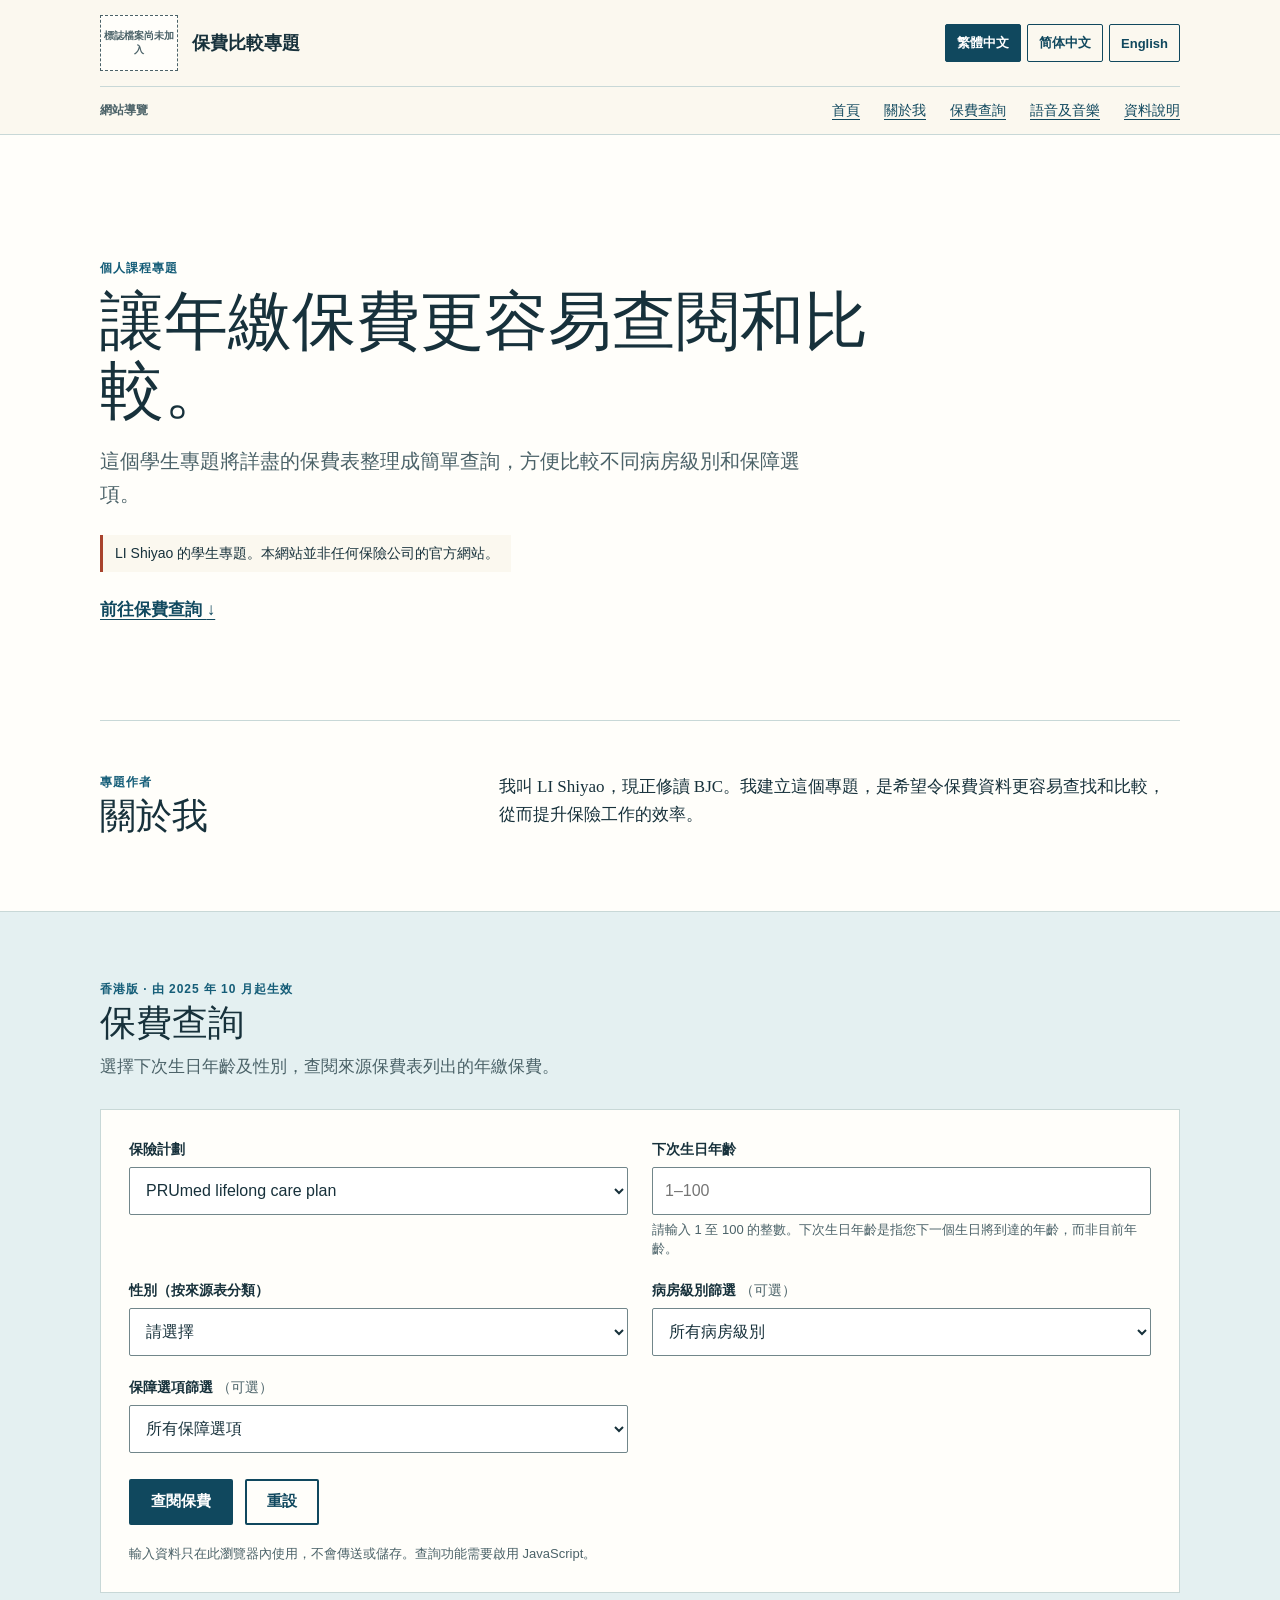
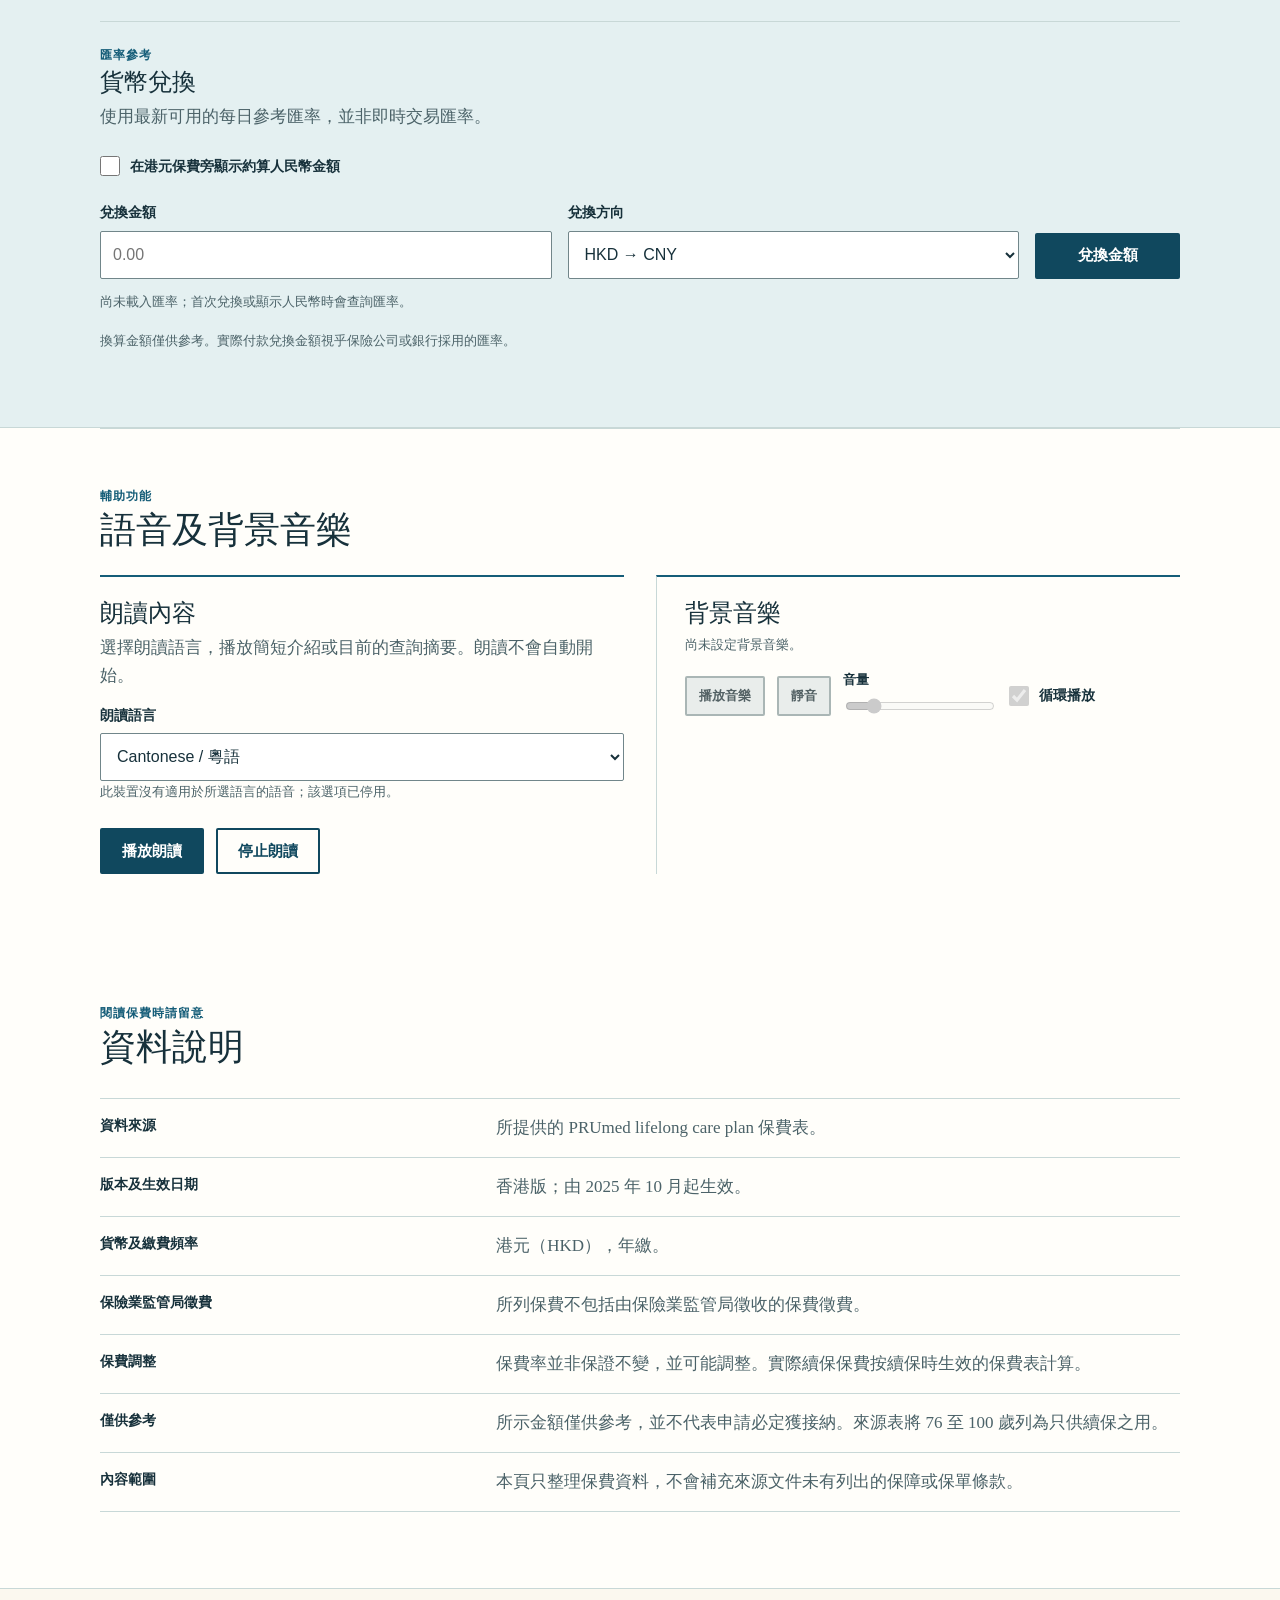
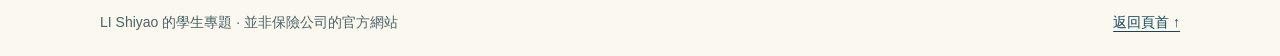
==== commit 01497ff5: "Add files via upload" ====
--- a/index.html
+++ b/index.html
@@ -1,147 +1,233 @@
 <!doctype html>
-<html lang="en">
+<html lang="zh-HK">
 <head>
   <meta charset="utf-8">
   <meta name="viewport" content="width=device-width, initial-scale=1">
-  <meta name="description" content="A student project for looking up and comparing PRUmed lifelong care plan annual premiums.">
-  <title>Premium Table, Made Easier | Student Project</title>
+  <meta name="description" content="LI Shiyao 的學生專題：查閱及比較 PRUmed lifelong care plan 年繳保費。">
+  <title>保費比較專題 | LI Shiyao</title>
   <link rel="stylesheet" href="style.css">
 </head>
 <body>
   <header class="site-header" id="home">
-    <nav class="navigation" aria-label="Main navigation">
-      <a class="wordmark" href="#home">Premium Table, Made Easier</a>
+    <div class="header-top section-shell">
+      <a class="brand" href="#home">
+        <!-- Place the supplied logo at assets/company-logo.png, then replace this labelled placeholder with an img using that path. -->
+        <span class="logo-placeholder" role="img" aria-label="公司標誌佔位圖，請加入已提供的標誌檔案" data-i18n="logoPlaceholder" data-i18n-aria="logoPlaceholder">標誌檔案<br>尚未加入</span>
+        <span class="wordmark" data-i18n="projectTitle">保費比較專題</span>
+      </a>
+      <div class="language-picker" role="group" aria-label="介面語言" data-i18n-aria="languageLabel">
+        <button type="button" class="language-button" data-language="zh-HK" aria-pressed="true">繁體中文</button>
+        <button type="button" class="language-button" data-language="zh-CN" aria-pressed="false">简体中文</button>
+        <button type="button" class="language-button" data-language="en" aria-pressed="false">English</button>
+      </div>
+    </div>
+    <nav class="navigation" aria-label="網站導覽" data-i18n-aria="navLabel">
+      <span class="nav-label" data-i18n="navLabel">網站導覽</span>
       <ul>
-        <li><a href="#home">Home</a></li>
-        <li><a href="#about">About Me</a></li>
-        <li><a href="#lookup">Premium Lookup</a></li>
-        <li><a href="#data-notes">Data Notes</a></li>
+        <li><a href="#home" data-i18n="navHome">首頁</a></li>
+        <li><a href="#about" data-i18n="navAbout">關於我</a></li>
+        <li><a href="#lookup" data-i18n="navLookup">保費查詢</a></li>
+        <li><a href="#media-tools" data-i18n="navTools">語音及音樂</a></li>
+        <li><a href="#data-notes" data-i18n="navNotes">資料說明</a></li>
       </ul>
     </nav>
   </header>
 
   <main>
     <section class="welcome section-shell" aria-labelledby="welcome-title">
-      <p class="eyebrow">A personal coursework project</p>
-      <h1 id="welcome-title">A clearer way to compare annual premiums.</h1>
-      <p class="welcome-copy">This student project turns a detailed premium table into a simple lookup, so visitors can compare room types and cover options more easily.</p>
-      <p class="not-official">Independent student project. This is not an official Prudential website or a sales tool.</p>
-      <a class="text-link" href="#lookup">Go to premium lookup <span aria-hidden="true">↓</span></a>
+      <p class="eyebrow" data-i18n="welcomeEyebrow">個人課程專題</p>
+      <h1 id="welcome-title" data-i18n="welcomeTitle">讓年繳保費更容易查閱和比較。</h1>
+      <p class="welcome-copy" data-i18n="welcomeCopy">這個學生專題將詳盡的保費表整理成簡單查詢，方便比較不同病房級別和保障選項。</p>
+      <p class="not-official" data-i18n="disclaimer">LI Shiyao 的學生專題。本網站並非任何保險公司的官方網站。</p>
+      <a class="text-link" href="#lookup"><span data-i18n="goLookup">前往保費查詢</span> <span aria-hidden="true">↓</span></a>
     </section>
 
     <section class="about section-shell" id="about" aria-labelledby="about-title">
       <div class="section-heading">
-        <p class="eyebrow">The person behind the project</p>
-        <h2 id="about-title">About Me</h2>
+        <p class="eyebrow" data-i18n="aboutEyebrow">專題作者</p>
+        <h2 id="about-title" data-i18n="aboutTitle">關於我</h2>
       </div>
-      <!-- Edit these placeholders with your own details; no personal details are assumed. -->
       <div class="about-copy">
-        <p>My name is [Your Name], and I am studying [programme or role].</p>
-        <p>I created this project because [your personal reason for making this project]. I hope this page makes the figures easier to explore while keeping the original source and its limitations clear.</p>
+        <p data-i18n="aboutIntro">我叫 LI Shiyao，現正修讀 BJC。我建立這個專題，是希望令保費資料更容易查找和比較，從而提升保險工作的效率。</p>
       </div>
     </section>
 
     <section class="lookup-section" id="lookup" aria-labelledby="lookup-title">
       <div class="section-shell">
         <div class="section-heading">
-          <p class="eyebrow">Hong Kong Edition · Effective October 2025</p>
-          <h2 id="lookup-title">Premium Lookup</h2>
-          <p>Choose an age and sex to see the annual premiums listed in the supplied table.</p>
+          <p class="eyebrow" data-i18n="edition">香港版 · 由 2025 年 10 月起生效</p>
+          <h2 id="lookup-title" data-i18n="lookupTitle">保費查詢</h2>
+          <p data-i18n="lookupIntro">選擇下次生日年齡及性別，查閱來源保費表列出的年繳保費。</p>
         </div>
 
         <form id="premiumForm" novalidate>
           <div class="form-grid">
             <div class="field">
-              <label for="plan">Insurance plan</label>
+              <label for="plan" data-i18n="planLabel">保險計劃</label>
               <select id="plan" name="plan">
                 <option>PRUmed lifelong care plan</option>
               </select>
             </div>
             <div class="field">
-              <label for="age">Age Next Birthday</label>
-              <input id="age" name="age" type="text" inputmode="numeric" autocomplete="off" placeholder="1–100" aria-describedby="age-help">
-              <small id="age-help">Enter a whole number from 1 to 100. This means the age you will reach on your next birthday, not your current age.</small>
+              <label for="age" data-i18n="ageLabel">下次生日年齡</label>
+              <input id="age" name="age" type="text" inputmode="numeric" autocomplete="off" placeholder="1–100" aria-describedby="age-help" data-i18n-placeholder="agePlaceholder">
+              <small id="age-help" data-i18n="ageHelp">請輸入 1 至 100 的整數。下次生日年齡是指您下一個生日將到達的年齡，而非目前年齡。</small>
             </div>
             <div class="field">
-              <label for="sex">Sex, as classified in the source table</label>
+              <label for="sex" data-i18n="sexLabel">性別（按來源表分類）</label>
               <select id="sex" name="sex">
-                <option value="">Select sex</option>
-                <option value="male">Male</option>
-                <option value="female">Female</option>
+                <option value="" data-i18n="selectSex">請選擇</option>
+                <option value="male" data-i18n="male">男</option>
+                <option value="female" data-i18n="female">女</option>
               </select>
             </div>
             <div class="field">
-              <label for="roomFilter">Room filter <span class="optional">(optional)</span></label>
+              <label for="roomFilter"><span data-i18n="roomFilterLabel">病房級別篩選</span> <span class="optional" data-i18n="optional">（可選）</span></label>
               <select id="roomFilter" name="roomFilter">
-                <option value="all">All room types</option>
-                <option value="ward">Ward</option>
-                <option value="semi-private">Semi-private</option>
-                <option value="private">Private</option>
+                <option value="all" data-i18n="allRooms">所有病房級別</option>
+                <option value="ward" data-i18n="ward">普通病房</option>
+                <option value="semi-private" data-i18n="semiPrivate">半私家病房</option>
+                <option value="private" data-i18n="private">私家病房</option>
               </select>
             </div>
             <div class="field">
-              <label for="coverFilter">Cover filter <span class="optional">(optional)</span></label>
+              <label for="coverFilter"><span data-i18n="coverFilterLabel">保障選項篩選</span> <span class="optional" data-i18n="optional">（可選）</span></label>
               <select id="coverFilter" name="coverFilter">
-                <option value="all">All cover options</option>
-                <option value="base">Base plan only</option>
-                <option value="major">Base plan with PRUmed major</option>
+                <option value="all" data-i18n="allCovers">所有保障選項</option>
+                <option value="base" data-i18n="baseOnly">只包括基本計劃</option>
+                <option value="major" data-i18n="withMajor">基本計劃連同 PRUmed major</option>
               </select>
             </div>
           </div>
           <div class="form-actions">
-            <button class="button-primary" type="submit">View Premiums</button>
-            <button class="button-reset" id="resetButton" type="reset">Reset</button>
-          </div>
-          <p class="privacy-note">Your entries are used only in this browser. They are not transmitted or stored. JavaScript must be enabled for the lookup.</p>
+            <button class="button-primary" type="submit" data-i18n="viewPremiums">查閱保費</button>
+            <button class="button-reset" id="resetButton" type="reset" data-i18n="reset">重設</button>
+          </div>
+          <p class="privacy-note" data-i18n="privacy">輸入資料只在此瀏覽器內使用，不會傳送或儲存。查詢功能需要啟用 JavaScript。</p>
           <p id="formMessage" class="form-message" role="alert" aria-live="assertive"></p>
         </form>
 
-        <section id="results" class="results" aria-labelledby="results-title" hidden aria-live="polite" aria-atomic="true">
+        <section class="currency-panel" aria-labelledby="currency-title">
+          <div class="utility-heading">
+            <p class="eyebrow" data-i18n="conversionEyebrow">匯率參考</p>
+            <h3 id="currency-title" data-i18n="conversionTitle">貨幣兌換</h3>
+            <p data-i18n="conversionIntro">使用最新可用的每日參考匯率，並非即時交易匯率。</p>
+          </div>
+          <label class="check-control" for="showCny">
+            <input id="showCny" type="checkbox">
+            <span data-i18n="showCny">在港元保費旁顯示約算人民幣金額</span>
+          </label>
+          <div class="converter-grid">
+            <div class="field">
+              <label for="conversionAmount" data-i18n="amountLabel">兌換金額</label>
+              <input id="conversionAmount" type="number" min="0" step="any" inputmode="decimal" placeholder="0.00">
+            </div>
+            <div class="field">
+              <label for="conversionDirection" data-i18n="directionLabel">兌換方向</label>
+              <select id="conversionDirection">
+                <option value="hkd-cny">HKD → CNY</option>
+                <option value="cny-hkd">CNY → HKD</option>
+              </select>
+            </div>
+            <div class="converter-action">
+              <button class="button-primary" id="convertButton" type="button" data-i18n="convert">兌換金額</button>
+            </div>
+          </div>
+          <p id="conversionResult" class="conversion-result" role="status" aria-live="polite"></p>
+          <p id="rateStatus" class="rate-status" role="status" aria-live="polite" data-i18n="rateNotLoaded">尚未載入匯率；首次兌換或顯示人民幣時會查詢匯率。</p>
+          <p id="rateDetails" class="rate-details" hidden></p>
+          <button class="button-reset retry-button" id="retryRate" type="button" hidden data-i18n="retryRate">重試載入匯率</button>
+          <p class="privacy-note" data-i18n="conversionDisclaimer">換算金額僅供參考。實際付款兌換金額視乎保險公司或銀行採用的匯率。</p>
+        </section>
+
+        <section id="results" class="results" aria-labelledby="results-title" hidden>
           <div class="results-heading">
             <div>
-              <p class="eyebrow">Selected profile</p>
-              <h3 id="results-title">Annual premium comparison</h3>
-              <p id="selectedProfile" class="selected-profile"></p>
-            </div>
-            <p id="renewalNotice" class="renewal-notice" hidden><strong>For renewal only.</strong> A listed premium does not confirm eligibility for a new policy.</p>
+              <p class="eyebrow" data-i18n="selectedProfileLabel">所選資料</p>
+              <h3 id="results-title" data-i18n="resultsTitle">年繳保費比較</h3>
+              <p id="selectedProfile" class="selected-profile" aria-live="polite"></p>
+            </div>
+            <p id="renewalNotice" class="renewal-notice" hidden><strong data-i18n="renewalOnly">只供續保之用。</strong> <span data-i18n="renewalDetails">列出保費並不代表符合投保新保單的資格。</span></p>
           </div>
           <div class="table-scroll" role="region" aria-label="Premium comparison table" tabindex="0">
             <table>
-              <caption>Annual premiums in Hong Kong dollars (HKD)</caption>
+              <caption data-i18n="tableCaption">年繳保費（港元 HKD）</caption>
               <thead id="resultHead"></thead>
               <tbody id="resultBody"></tbody>
             </table>
           </div>
-          <p class="result-footnote">Figures are annual premiums, not monthly premiums. Rates are not guaranteed future prices.</p>
+          <p class="result-footnote" data-i18n="resultFootnote">以上為年繳保費，並非月繳保費。保費率並非未來保費保證。</p>
         </section>
       </div>
     </section>
 
+    <section class="media-tools section-shell" id="media-tools" aria-labelledby="tools-title">
+      <div class="section-heading">
+        <p class="eyebrow" data-i18n="toolsEyebrow">輔助功能</p>
+        <h2 id="tools-title" data-i18n="toolsTitle">語音及背景音樂</h2>
+      </div>
+      <div class="tools-grid">
+        <section class="tool-panel" aria-labelledby="speech-title">
+          <h3 id="speech-title" data-i18n="speechTitle">朗讀內容</h3>
+          <p data-i18n="speechIntro">選擇朗讀語言，播放簡短介紹或目前的查詢摘要。朗讀不會自動開始。</p>
+          <div class="field">
+            <label for="speechLanguage" data-i18n="speechLanguageLabel">朗讀語言</label>
+            <select id="speechLanguage">
+              <option value="cantonese" data-i18n="cantoneseOption">Cantonese / 粵語</option>
+              <option value="mandarin" data-i18n="mandarinOption">Mandarin / 普通話</option>
+              <option value="english" data-i18n="englishOption">English</option>
+            </select>
+          </div>
+          <p id="speechVoiceStatus" class="tool-status" role="status" aria-live="polite" data-i18n="checkingVoices">正在檢查此裝置可用的語音。</p>
+          <div class="form-actions">
+            <button class="button-primary" id="speakButton" type="button" data-i18n="playSpeech">播放朗讀</button>
+            <button class="button-reset" id="stopSpeechButton" type="button" data-i18n="stopSpeech" disabled>停止朗讀</button>
+          </div>
+        </section>
+        <section class="tool-panel" aria-labelledby="music-title">
+          <h3 id="music-title" data-i18n="musicTitle">背景音樂</h3>
+          <p id="musicStatus" class="tool-status" role="status" aria-live="polite" data-i18n="musicNotConfigured">尚未設定背景音樂。</p>
+          <!-- Add your supplied audio file at assets/background-music.mp3, then set MUSIC_FILE below to that relative path. -->
+          <div class="music-controls">
+            <button class="button-primary" id="musicPlayButton" type="button" data-i18n="musicPlay" disabled>播放音樂</button>
+            <button class="button-reset" id="musicMuteButton" type="button" data-i18n="musicMute" disabled>靜音</button>
+            <label class="volume-control" for="musicVolume"><span data-i18n="volumeLabel">音量</span>
+              <input id="musicVolume" type="range" min="0" max="1" step="0.01" value="0.15" disabled>
+            </label>
+            <label class="check-control loop-control" for="musicLoop">
+              <input id="musicLoop" type="checkbox" checked disabled>
+              <span data-i18n="loopLabel">循環播放</span>
+            </label>
+          </div>
+        </section>
+      </div>
+    </section>
+
     <section class="data-notes section-shell" id="data-notes" aria-labelledby="notes-title">
       <div class="section-heading">
-        <p class="eyebrow">Read alongside the figures</p>
-        <h2 id="notes-title">Data Notes</h2>
+        <p class="eyebrow" data-i18n="notesEyebrow">閱讀保費時請留意</p>
+        <h2 id="notes-title" data-i18n="notesTitle">資料說明</h2>
       </div>
       <dl class="notes-list">
-        <div><dt>Source</dt><dd>The supplied PRUmed lifelong care plan premium table.</dd></div>
-        <div><dt>Edition and effective date</dt><dd>Hong Kong Edition; valid from October 2025.</dd></div>
-        <div><dt>Currency and frequency</dt><dd>HKD, annual premiums.</dd></div>
-        <div><dt>Insurance Authority levy</dt><dd>The listed premiums exclude the levy collected by the Insurance Authority.</dd></div>
-        <div><dt>Rate changes</dt><dd>Premium rates are not guaranteed and may change. Actual renewal premiums depend on the table in force at renewal.</dd></div>
-        <div><dt>Reference only</dt><dd>Displayed figures are for reference and do not confirm that an application will be accepted. Figures at ages 76–100 are marked for renewal only in the source table.</dd></div>
-        <div><dt>Scope</dt><dd>This page reproduces premium figures only. It does not add or describe benefits or policy terms.</dd></div>
+        <div><dt data-i18n="sourceLabel">資料來源</dt><dd data-i18n="sourceText">所提供的 PRUmed lifelong care plan 保費表。</dd></div>
+        <div><dt data-i18n="editionLabel">版本及生效日期</dt><dd data-i18n="editionText">香港版；由 2025 年 10 月起生效。</dd></div>
+        <div><dt data-i18n="currencyLabel">貨幣及繳費頻率</dt><dd data-i18n="currencyText">港元（HKD），年繳。</dd></div>
+        <div><dt data-i18n="levyLabel">保險業監管局徵費</dt><dd data-i18n="levyText">所列保費不包括由保險業監管局徵收的保費徵費。</dd></div>
+        <div><dt data-i18n="ratesLabel">保費調整</dt><dd data-i18n="ratesText">保費率並非保證不變，並可能調整。實際續保保費按續保時生效的保費表計算。</dd></div>
+        <div><dt data-i18n="referenceLabel">僅供參考</dt><dd data-i18n="referenceText">所示金額僅供參考，並不代表申請必定獲接納。來源表將 76 至 100 歲列為只供續保之用。</dd></div>
+        <div><dt data-i18n="scopeLabel">內容範圍</dt><dd data-i18n="scopeText">本頁只整理保費資料，不會補充來源文件未有列出的保障或保單條款。</dd></div>
       </dl>
     </section>
   </main>
 
   <footer class="site-footer">
     <div class="section-shell footer-inner">
-      <p>Student coursework project · Not an official insurer website</p>
-      <a href="#home">Back to top ↑</a>
+      <p data-i18n="footerDisclaimer">LI Shiyao 的學生專題 · 並非保險公司的官方網站</p>
+      <a href="#home" data-i18n="backToTop">返回頁首 ↑</a>
     </div>
   </footer>
 
-  <noscript><p class="noscript">JavaScript is disabled. Enable JavaScript in your browser to use the premium lookup.</p></noscript>
+  <noscript><p class="noscript">此網站需要啟用 JavaScript 才能使用保費查詢。</p></noscript>
 
   <script>
     // PREMIUM DATA: each row is age followed by Male base (3 rooms), Male with major (3), Female base (3), Female with major (3).
@@ -249,24 +335,74 @@
 100 22464.64 47090.96 92949.36 41051.68 76361.44 152047.92 20453.44 41589.36 87880.80 36842.80 65792.64 136358.48
 `;
 
+    // Beginner tip: all visible interface copy and validation text is collected here by language.
+    const translations = {
+      "zh-HK": {
+        pageTitle: "保費比較專題 | LI Shiyao", pageDescription: "LI Shiyao 的學生專題：查閱及比較 PRUmed lifelong care plan 年繳保費。",
+        projectTitle: "保費比較專題", languageLabel: "介面語言", navLabel: "網站導覽", navHome: "首頁", navAbout: "關於我", navLookup: "保費查詢", navTools: "語音及音樂", navNotes: "資料說明", logoPlaceholder: "標誌檔案尚未加入",
+        welcomeEyebrow: "個人課程專題", welcomeTitle: "讓年繳保費更容易查閱和比較。", welcomeCopy: "這個學生專題將詳盡的保費表整理成簡單查詢，方便比較不同病房級別和保障選項。", disclaimer: "LI Shiyao 的學生專題。本網站並非任何保險公司的官方網站。", goLookup: "前往保費查詢",
+        aboutEyebrow: "專題作者", aboutTitle: "關於我", aboutIntro: "我叫 LI Shiyao，現正修讀 BJC。我建立這個專題，是希望令保費資料更容易查找和比較，從而提升保險工作的效率。",
+        edition: "香港版 · 由 2025 年 10 月起生效", lookupTitle: "保費查詢", lookupIntro: "選擇下次生日年齡及性別，查閱來源保費表列出的年繳保費。", planLabel: "保險計劃", ageLabel: "下次生日年齡", agePlaceholder: "1–100", ageHelp: "請輸入 1 至 100 的整數。下次生日年齡是指您下一個生日將到達的年齡，而非目前年齡。", sexLabel: "性別（按來源表分類）", selectSex: "請選擇", male: "男", female: "女", roomFilterLabel: "病房級別篩選", optional: "（可選）", allRooms: "所有病房級別", ward: "普通病房", semiPrivate: "半私家病房", private: "私家病房", coverFilterLabel: "保障選項篩選", allCovers: "所有保障選項", baseOnly: "只包括基本計劃", withMajor: "基本計劃連同 PRUmed major", viewPremiums: "查閱保費", reset: "重設", privacy: "輸入資料只在此瀏覽器內使用，不會傳送或儲存。查詢功能需要啟用 JavaScript。",
+        ageRequired: "請輸入下次生日年齡。", ageNotNumber: "年齡必須是數字，請輸入 1 至 100 的整數。", ageFraction: "下次生日年齡必須是整數，不能輸入小數。", age101: "此版本未有提供 101 歲或以上的保費率。", ageRange: "請輸入 1 至 100 的年齡。", sexRequired: "請選擇來源表分類的男或女。",
+        conversionEyebrow: "匯率參考", conversionTitle: "貨幣兌換", conversionIntro: "使用最新可用的每日參考匯率，並非即時交易匯率。", showCny: "在港元保費旁顯示約算人民幣金額", amountLabel: "兌換金額", directionLabel: "兌換方向", convert: "兌換金額", rateNotLoaded: "尚未載入匯率；首次兌換或顯示人民幣時會查詢匯率。", rateLoading: "正在載入港元兌人民幣匯率…", rateLoaded: "匯率已載入。", rateError: "暫時無法取得匯率。港元保費查詢仍可使用；請檢查網絡連線後重試。", retryRate: "重試載入匯率", rateSource: "匯率來源：Frankfurter 每日參考匯率", rateDate: "日期", conversionDisclaimer: "換算金額僅供參考。實際付款兌換金額視乎保險公司或銀行採用的匯率。", amountRequired: "請輸入要兌換的金額。", amountInvalid: "請輸入有效的零或正數金額。", conversionUnavailable: "匯率未能提供，請稍後重試。", convertedResult: "換算結果",
+        selectedProfileLabel: "所選資料", resultsTitle: "年繳保費比較", renewalOnly: "只供續保之用。", renewalDetails: "列出保費並不代表符合投保新保單的資格。", tableCaption: "年繳保費（港元 HKD）", roomType: "病房級別", annualPremium: "年繳保費（HKD）", resultFootnote: "以上為年繳保費，並非月繳保費。保費率並非未來保費保證。", resultProfile: "下次生日年齡 {age} · {sex}",
+        toolsEyebrow: "輔助功能", toolsTitle: "語音及背景音樂", speechTitle: "朗讀內容", speechIntro: "選擇朗讀語言，播放簡短介紹或目前的查詢摘要。朗讀不會自動開始。", speechLanguageLabel: "朗讀語言", cantoneseOption: "Cantonese / 粵語", mandarinOption: "Mandarin / 普通話", englishOption: "English", checkingVoices: "正在檢查此裝置可用的語音。", voiceUnavailable: "此裝置沒有適用於所選語言的語音；該選項已停用。", voicesUnsupported: "此瀏覽器不支援語音朗讀。", voiceReady: "所選語言的語音可用。", playSpeech: "播放朗讀", stopSpeech: "停止朗讀", speaking: "正在朗讀。", speechIntroText: "這是 LI Shiyao 的保費比較學生專題。您可查閱及比較 PRUmed lifelong care plan 的年繳保費。", speechSummaryStart: "下次生日年齡 {age}，{sex}。", speechPremium: "{room}，{cover}：{amount}。",
+        musicTitle: "背景音樂", musicNotConfigured: "尚未設定背景音樂。", musicReady: "背景音樂已就緒；按下播放後才會開始。", musicPlaying: "正在播放背景音樂。", musicPaused: "背景音樂已暫停。", musicMissing: "找不到音樂檔案，請檢查檔案路徑。", musicPlaybackError: "音樂無法播放；請檢查檔案或瀏覽器設定後重試。", musicPlay: "播放音樂", musicPause: "暫停音樂", musicMute: "靜音", musicUnmute: "取消靜音", volumeLabel: "音量", loopLabel: "循環播放",
+        notesEyebrow: "閱讀保費時請留意", notesTitle: "資料說明", sourceLabel: "資料來源", sourceText: "所提供的 PRUmed lifelong care plan 保費表。", editionLabel: "版本及生效日期", editionText: "香港版；由 2025 年 10 月起生效。", currencyLabel: "貨幣及繳費頻率", currencyText: "港元（HKD），年繳。", levyLabel: "保險業監管局徵費", levyText: "所列保費不包括由保險業監管局徵收的保費徵費。", ratesLabel: "保費調整", ratesText: "保費率並非保證不變，並可能調整。實際續保保費按續保時生效的保費表計算。", referenceLabel: "僅供參考", referenceText: "所示金額僅供參考，並不代表申請必定獲接納。來源表將 76 至 100 歲列為只供續保之用。", scopeLabel: "內容範圍", scopeText: "本頁只整理保費資料，不會補充來源文件未有列出的保障或保單條款。", footerDisclaimer: "LI Shiyao 的學生專題 · 並非保險公司的官方網站", backToTop: "返回頁首 ↑", tableRoom: "病房級別", speechMale: "男", speechFemale: "女"
+      },
+      "zh-CN": {
+        pageTitle: "保费比较项目 | LI Shiyao", pageDescription: "LI Shiyao 的学生项目：查询和比较 PRUmed lifelong care plan 年缴保费。",
+        projectTitle: "保费比较项目", languageLabel: "界面语言", navLabel: "网站导航", navHome: "首页", navAbout: "关于我", navLookup: "保费查询", navTools: "语音与音乐", navNotes: "数据说明", logoPlaceholder: "标志文件尚未添加",
+        welcomeEyebrow: "个人课程项目", welcomeTitle: "让年缴保费更容易查询和比较。", welcomeCopy: "这个学生项目将详细的保费表整理成简单查询，方便比较不同病房级别和保障选项。", disclaimer: "LI Shiyao 的学生项目。本网站不是任何保险公司的官方网站。", goLookup: "前往保费查询",
+        aboutEyebrow: "项目作者", aboutTitle: "关于我", aboutIntro: "我叫 LI Shiyao，目前就读 BJC。我创建这个项目，是希望让保费信息更容易查找和比较，从而提高保险工作的效率。",
+        edition: "香港版 · 自 2025 年 10 月起生效", lookupTitle: "保费查询", lookupIntro: "选择下次生日年龄和性别，查询来源保费表列出的年缴保费。", planLabel: "保险计划", ageLabel: "下次生日年龄", agePlaceholder: "1–100", ageHelp: "请输入 1 至 100 的整数。下次生日年龄是指您下一个生日将达到的年龄，而不是当前年龄。", sexLabel: "性别（按来源表分类）", selectSex: "请选择", male: "男", female: "女", roomFilterLabel: "病房级别筛选", optional: "（可选）", allRooms: "所有病房级别", ward: "普通病房", semiPrivate: "半私家病房", private: "私家病房", coverFilterLabel: "保障选项筛选", allCovers: "所有保障选项", baseOnly: "仅基本计划", withMajor: "基本计划附加 PRUmed major", viewPremiums: "查询保费", reset: "重置", privacy: "输入内容仅在此浏览器中使用，不会传输或存储。查询功能需要启用 JavaScript。",
+        ageRequired: "请输入下次生日年龄。", ageNotNumber: "年龄必须是数字，请输入 1 至 100 的整数。", ageFraction: "下次生日年龄必须是整数，不能输入小数。", age101: "此版本未提供 101 岁或以上的保费率。", ageRange: "请输入 1 至 100 的年龄。", sexRequired: "请选择来源表分类的男或女。",
+        conversionEyebrow: "汇率参考", conversionTitle: "货币兑换", conversionIntro: "使用最新可用的每日参考汇率，并非实时交易汇率。", showCny: "在港元保费旁显示约算人民币金额", amountLabel: "兑换金额", directionLabel: "兑换方向", convert: "兑换金额", rateNotLoaded: "尚未加载汇率；首次兑换或显示人民币时会查询汇率。", rateLoading: "正在加载港元兑人民币汇率…", rateLoaded: "汇率已加载。", rateError: "暂时无法获取汇率。港元保费查询仍可使用；请检查网络连接后重试。", retryRate: "重试加载汇率", rateSource: "汇率来源：Frankfurter 每日参考汇率", rateDate: "日期", conversionDisclaimer: "换算金额仅供参考。实际付款兑换金额取决于保险公司或银行采用的汇率。", amountRequired: "请输入要兑换的金额。", amountInvalid: "请输入有效的零或正数金额。", conversionUnavailable: "汇率暂不可用，请稍后重试。", convertedResult: "换算结果",
+        selectedProfileLabel: "所选资料", resultsTitle: "年缴保费比较", renewalOnly: "仅供续保之用。", renewalDetails: "列出保费不代表符合投保新保单的资格。", tableCaption: "年缴保费（港元 HKD）", roomType: "病房级别", annualPremium: "年缴保费（HKD）", resultFootnote: "以上为年缴保费，并非月缴保费。保费率不保证未来价格不变。", resultProfile: "下次生日年龄 {age} · {sex}",
+        toolsEyebrow: "辅助功能", toolsTitle: "语音与背景音乐", speechTitle: "朗读内容", speechIntro: "选择朗读语言，播放简短介绍或当前查询摘要。朗读不会自动开始。", speechLanguageLabel: "朗读语言", cantoneseOption: "Cantonese / 粵語", mandarinOption: "Mandarin / 普通話", englishOption: "English", checkingVoices: "正在检查此设备可用的语音。", voiceUnavailable: "此设备没有适用于所选语言的语音；该选项已停用。", voicesUnsupported: "此浏览器不支持语音朗读。", voiceReady: "所选语言的语音可用。", playSpeech: "播放朗读", stopSpeech: "停止朗读", speaking: "正在朗读。", speechIntroText: "这是 LI Shiyao 的保费比较学生项目。您可以查询和比较 PRUmed lifelong care plan 的年缴保费。", speechSummaryStart: "下次生日年龄 {age}，{sex}。", speechPremium: "{room}，{cover}：{amount}。",
+        musicTitle: "背景音乐", musicNotConfigured: "尚未设置背景音乐。", musicReady: "背景音乐已就绪；按下播放后才会开始。", musicPlaying: "正在播放背景音乐。", musicPaused: "背景音乐已暂停。", musicMissing: "找不到音乐文件，请检查文件路径。", musicPlaybackError: "音乐无法播放；请检查文件或浏览器设置后重试。", musicPlay: "播放音乐", musicPause: "暂停音乐", musicMute: "静音", musicUnmute: "取消静音", volumeLabel: "音量", loopLabel: "循环播放",
+        notesEyebrow: "阅读保费时请留意", notesTitle: "数据说明", sourceLabel: "数据来源", sourceText: "所提供的 PRUmed lifelong care plan 保费表。", editionLabel: "版本及生效日期", editionText: "香港版；自 2025 年 10 月起生效。", currencyLabel: "货币及缴费频率", currencyText: "港元（HKD），年缴。", levyLabel: "保险业监管局征费", levyText: "所列保费不包括由保险业监管局收取的保费征费。", ratesLabel: "保费调整", ratesText: "保费率不保证不变，并可能调整。实际续保保费按续保时生效的保费表计算。", referenceLabel: "仅供参考", referenceText: "所示金额仅供参考，不代表申请必定获批。来源表将 76 至 100 岁列为仅供续保之用。", scopeLabel: "内容范围", scopeText: "本页仅整理保费信息，不补充来源文件未列出的保障或保单条款。", footerDisclaimer: "LI Shiyao 的学生项目 · 不是保险公司的官方网站", backToTop: "返回页首 ↑", tableRoom: "病房级别", speechMale: "男", speechFemale: "女"
+      },
+      en: {
+        pageTitle: "Premium Comparison Project | LI Shiyao", pageDescription: "LI Shiyao's student project for looking up and comparing PRUmed lifelong care plan annual premiums.",
+        projectTitle: "Premium Comparison Project", languageLabel: "Interface language", navLabel: "Main navigation", navHome: "Home", navAbout: "About Me", navLookup: "Premium Lookup", navTools: "Speech and Music", navNotes: "Data Notes", logoPlaceholder: "Logo file not added",
+        welcomeEyebrow: "Personal coursework project", welcomeTitle: "A clearer way to compare annual premiums.", welcomeCopy: "This student project turns a detailed premium table into a simple lookup, making room types and cover options easier to compare.", disclaimer: "LI Shiyao's student project. This is not an official insurer website.", goLookup: "Go to premium lookup",
+        aboutEyebrow: "Project author", aboutTitle: "About Me", aboutIntro: "My name is LI Shiyao, and I study BJC. I created this project to improve work efficiency in insurance work by making premium information easier to find and compare.",
+        edition: "Hong Kong Edition · Effective October 2025", lookupTitle: "Premium Lookup", lookupIntro: "Choose an Age Next Birthday and sex to view the annual premiums listed in the source table.", planLabel: "Insurance plan", ageLabel: "Age Next Birthday", agePlaceholder: "1–100", ageHelp: "Enter a whole number from 1 to 100. This is the age you will reach on your next birthday, not your current age.", sexLabel: "Sex, as classified in the source table", selectSex: "Select sex", male: "Male", female: "Female", roomFilterLabel: "Room filter", optional: "(optional)", allRooms: "All room types", ward: "Ward", semiPrivate: "Semi-private", private: "Private", coverFilterLabel: "Cover filter", allCovers: "All cover options", baseOnly: "Base plan only", withMajor: "Base plan with PRUmed major", viewPremiums: "View Premiums", reset: "Reset", privacy: "Your entries are used only in this browser. They are not transmitted or stored. JavaScript must be enabled for the lookup.",
+        ageRequired: "Enter an Age Next Birthday.", ageNotNumber: "Age must be a number. Enter a whole number from 1 to 100.", ageFraction: "Age Next Birthday must be a whole number, not a fraction.", age101: "This version does not provide a premium rate for age 101 or above.", ageRange: "Enter an age from 1 to 100.", sexRequired: "Select Male or Female, as classified in the source table.",
+        conversionEyebrow: "Exchange-rate reference", conversionTitle: "Currency Conversion", conversionIntro: "Uses the latest available daily reference rate, not a live trading rate.", showCny: "Show approximate CNY amounts alongside HKD premiums", amountLabel: "Amount to convert", directionLabel: "Direction", convert: "Convert amount", rateNotLoaded: "Rate not loaded. It will be requested when you first convert or show CNY amounts.", rateLoading: "Loading the HKD to CNY rate…", rateLoaded: "Exchange rate loaded.", rateError: "The exchange rate is temporarily unavailable. HKD premium lookup still works; check your connection and retry.", retryRate: "Retry loading rate", rateSource: "Rate source: Frankfurter daily reference rate", rateDate: "Date", conversionDisclaimer: "Converted amounts are for reference only. Actual payment conversion depends on the rate applied by the insurer or bank.", amountRequired: "Enter an amount to convert.", amountInvalid: "Enter a valid zero or positive amount.", conversionUnavailable: "The exchange rate is unavailable. Please try again later.", convertedResult: "Converted amount",
+        selectedProfileLabel: "Selected profile", resultsTitle: "Annual Premium Comparison", renewalOnly: "For renewal only.", renewalDetails: "A listed premium does not confirm eligibility for a new policy.", tableCaption: "Annual premiums (HKD)", roomType: "Room type", annualPremium: "Annual premium (HKD)", resultFootnote: "These are annual premiums, not monthly premiums. Rates are not guaranteed future prices.", resultProfile: "Age Next Birthday {age} · {sex}",
+        toolsEyebrow: "Optional tools", toolsTitle: "Speech and Background Music", speechTitle: "Read aloud", speechIntro: "Choose a spoken language to hear a short introduction or the current lookup summary. Speech never starts automatically.", speechLanguageLabel: "Spoken language", cantoneseOption: "Cantonese / 粵語", mandarinOption: "Mandarin / 普通話", englishOption: "English", checkingVoices: "Checking the voices available on this device.", voiceUnavailable: "No suitable voice for this language is available on this device; this option is disabled.", voicesUnsupported: "Speech Synthesis is not supported by this browser.", voiceReady: "A voice for the selected language is available.", playSpeech: "Play reading", stopSpeech: "Stop reading", speaking: "Reading aloud.", speechIntroText: "This is LI Shiyao's student project for comparing premiums. Look up and compare annual premiums for the PRUmed lifelong care plan.", speechSummaryStart: "Age Next Birthday {age}, {sex}.", speechPremium: "{room}, {cover}: {amount}.",
+        musicTitle: "Background Music", musicNotConfigured: "Background music not configured.", musicReady: "Background music is ready. Playback starts only when you press Play.", musicPlaying: "Background music is playing.", musicPaused: "Background music is paused.", musicMissing: "The music file could not be found. Check its path.", musicPlaybackError: "Music could not be played. Check the file or browser settings and retry.", musicPlay: "Play music", musicPause: "Pause music", musicMute: "Mute", musicUnmute: "Unmute", volumeLabel: "Volume", loopLabel: "Loop playback",
+        notesEyebrow: "Please read alongside the figures", notesTitle: "Data Notes", sourceLabel: "Source", sourceText: "The supplied PRUmed lifelong care plan premium table.", editionLabel: "Edition and effective date", editionText: "Hong Kong Edition; valid from October 2025.", currencyLabel: "Currency and frequency", currencyText: "HKD, annual.", levyLabel: "Insurance Authority levy", levyText: "Listed premiums exclude the levy collected by the Insurance Authority.", ratesLabel: "Rate changes", ratesText: "Premium rates are not guaranteed and may change. Actual renewal premiums depend on the table in force at renewal.", referenceLabel: "For reference", referenceText: "Figures are for reference and do not confirm application acceptance. Ages 76–100 are marked for renewal only in the source table.", scopeLabel: "Scope", scopeText: "This page presents premium data only; it does not add benefits or policy terms absent from the source.", footerDisclaimer: "LI Shiyao's student project · Not an official insurer website", backToTop: "Back to top ↑", tableRoom: "Room type", speechMale: "Male", speechFemale: "Female"
+      }
+    };
+
+    let currentLanguage = "zh-HK";
+    let lastSelection = null;
+    let formErrorKey = "";
+    let exchangeRate = null;
+    let exchangeRateDate = "";
+    let ratePromise = null;
+    let rateState = "unloaded";
+    let lastConversion = null;
+    let speechVoices = [];
+    let speechSupported = "speechSynthesis" in window && "SpeechSynthesisUtterance" in window;
+    let speechActive = false;
+    let musicAudio = null;
+    let musicState = "unconfigured";
+    const roomTypes = [
+      { key: "ward", labelKey: "ward", index: 0 },
+      { key: "semi-private", labelKey: "semiPrivate", index: 1 },
+      { key: "private", labelKey: "private", index: 2 }
+    ];
+    const coverOptions = [
+      { key: "base", labelKey: "baseOnly", index: 0 },
+      { key: "major", labelKey: "withMajor", index: 3 }
+    ];
     const rows = premiumData.trim().split("\n").map((line) => {
       const [age, ...amounts] = line.trim().split(/\s+/);
       return [Number(age), ...amounts.map(Number)];
-    });
-    const roomTypes = [
-      { key: "ward", label: "Ward", index: 0 },
-      { key: "semi-private", label: "Semi-private", index: 1 },
-      { key: "private", label: "Private", index: 2 }
-    ];
-    const coverOptions = [
-      { key: "base", label: "Base plan only", index: 0 },
-      { key: "major", label: "Base plan with PRUmed major", index: 3 }
-    ];
-    const currency = new Intl.NumberFormat("en-HK", {
-      style: "currency",
-      currency: "HKD",
-      minimumFractionDigits: 2,
-      maximumFractionDigits: 2
     });
     const form = document.querySelector("#premiumForm");
     const ageInput = document.querySelector("#age");
@@ -275,7 +411,58 @@
     const coverInput = document.querySelector("#coverFilter");
     const formMessage = document.querySelector("#formMessage");
     const results = document.querySelector("#results");
-    let lastSelection = null;
+    const rateStatus = document.querySelector("#rateStatus");
+    const rateDetails = document.querySelector("#rateDetails");
+    const showCny = document.querySelector("#showCny");
+    const speechLanguage = document.querySelector("#speechLanguage");
+    const speakButton = document.querySelector("#speakButton");
+    const stopSpeechButton = document.querySelector("#stopSpeechButton");
+    const musicPlayButton = document.querySelector("#musicPlayButton");
+    const musicMuteButton = document.querySelector("#musicMuteButton");
+    const musicStatus = document.querySelector("#musicStatus");
+    const MUSIC_FILE = ""; // Add your supplied audio file path here, for example: "assets/background-music.mp3".
+
+    function text(key) {
+      return translations[currentLanguage][key];
+    }
+
+    function fillTemplate(template, values) {
+      return template.replace(/\{(\w+)\}/g, (_, key) => values[key] ?? "");
+    }
+
+    function formatMoney(amount, code) {
+      return new Intl.NumberFormat(currentLanguage, {
+        style: "currency",
+        currency: code,
+        minimumFractionDigits: 2,
+        maximumFractionDigits: 2
+      }).format(amount);
+    }
+
+    function translatePage() {
+      const dictionary = translations[currentLanguage];
+      document.documentElement.lang = currentLanguage;
+      document.title = dictionary.pageTitle;
+      document.querySelector('meta[name="description"]').content = dictionary.pageDescription;
+      document.querySelectorAll("[data-i18n]").forEach((element) => {
+        element.textContent = dictionary[element.dataset.i18n];
+      });
+      document.querySelectorAll("[data-i18n-aria]").forEach((element) => {
+        element.setAttribute("aria-label", dictionary[element.dataset.i18nAria]);
+      });
+      document.querySelectorAll("[data-i18n-placeholder]").forEach((element) => {
+        element.placeholder = dictionary[element.dataset.i18nPlaceholder];
+      });
+      document.querySelectorAll(".language-button").forEach((button) => {
+        button.setAttribute("aria-pressed", String(button.dataset.language === currentLanguage));
+      });
+      formMessage.textContent = formErrorKey ? text(formErrorKey) : "";
+      updateRateUi();
+      updateSpeechUi();
+      updateMusicUi();
+      if (lastSelection) renderResults(lastSelection);
+      if (lastConversion) renderConversionResult();
+    }
 
     function renderResults(selection) {
       const row = rows.find((item) => item[0] === selection.age);
@@ -285,59 +472,207 @@
       const head = document.querySelector("#resultHead");
       const body = document.querySelector("#resultBody");
 
-      head.innerHTML = `<tr><th scope="col">Room type</th>${visibleCovers.map((cover) => `<th scope="col">${cover.label}<br><span>Annual premium (HKD)</span></th>`).join("")}</tr>`;
+      head.innerHTML = `<tr><th scope="col">${text("roomType")}</th>${visibleCovers.map((cover) => `<th scope="col">${text(cover.labelKey)}<br><span>${text("annualPremium")}</span></th>`).join("")}</tr>`;
       body.innerHTML = visibleRooms.map((room) => {
         const premiums = visibleCovers.map((cover) => {
           const amount = row[1 + sexOffset + cover.index + room.index];
-          return `<td>${currency.format(amount)}</td>`;
+          const cnyLine = showCny.checked && exchangeRate ? `<span class="cny-equivalent">${formatMoney(amount * exchangeRate, "CNY")}</span>` : "";
+          return `<td>${formatMoney(amount, "HKD")}${cnyLine}</td>`;
         }).join("");
-        return `<tr><th scope="row">${room.label}</th>${premiums}</tr>`;
+        return `<tr><th scope="row">${text(room.labelKey)}</th>${premiums}</tr>`;
       }).join("");
 
-      document.querySelector("#selectedProfile").textContent = `Age Next Birthday ${selection.age} · ${selection.sex === "male" ? "Male" : "Female"}`;
+      document.querySelector("#selectedProfile").textContent = fillTemplate(text("resultProfile"), {
+        age: selection.age,
+        sex: text(selection.sex)
+      });
       document.querySelector("#renewalNotice").hidden = selection.age < 76;
       results.hidden = false;
     }
 
+    function updateRateUi() {
+      const messageKey = {
+        unloaded: "rateNotLoaded",
+        loading: "rateLoading",
+        ready: "rateLoaded",
+        error: "rateError"
+      }[rateState];
+      rateStatus.textContent = text(messageKey);
+      document.querySelector("#retryRate").hidden = rateState !== "error";
+      rateDetails.hidden = rateState !== "ready";
+      if (rateState === "ready") {
+        const rate = new Intl.NumberFormat(currentLanguage, { maximumSignificantDigits: 8 }).format(exchangeRate);
+        rateDetails.textContent = `1 HKD = ${rate} CNY · ${text("rateSource")} · ${text("rateDate")}: ${exchangeRateDate}`;
+      }
+    }
+
+    async function loadExchangeRate(retry = false) {
+      if (exchangeRate) return exchangeRate;
+      if (ratePromise && !retry) return ratePromise;
+      if (rateState === "error" && !retry) return null;
+
+      rateState = "loading";
+      updateRateUi();
+      ratePromise = (async () => {
+        const response = await fetch("https://api.frankfurter.dev/v2/rate/HKD/CNY");
+        if (!response.ok) throw new Error("Rate request failed");
+        const data = await response.json();
+        if (typeof data.rate !== "number" || !Number.isFinite(data.rate) || data.rate <= 0 || typeof data.date !== "string" || !/^\d{4}-\d{2}-\d{2}$/.test(data.date)) {
+          throw new Error("Rate response was invalid");
+        }
+        exchangeRate = data.rate;
+        exchangeRateDate = data.date;
+        rateState = "ready";
+        return exchangeRate;
+      })().catch(() => {
+        rateState = "error";
+        ratePromise = null;
+        return null;
+      }).finally(() => {
+        updateRateUi();
+        if (exchangeRate && lastSelection) renderResults(lastSelection);
+        if (exchangeRate && lastConversion) renderConversionResult();
+      });
+      return ratePromise;
+    }
+
+    function renderConversionResult() {
+      const result = document.querySelector("#conversionResult");
+      if (!lastConversion) {
+        result.textContent = "";
+        return;
+      }
+      if (!exchangeRate) {
+        result.textContent = text("conversionUnavailable");
+        return;
+      }
+      const converted = lastConversion.direction === "hkd-cny"
+        ? lastConversion.amount * exchangeRate
+        : lastConversion.amount / exchangeRate;
+      const targetCurrency = lastConversion.direction === "hkd-cny" ? "CNY" : "HKD";
+      result.textContent = `${text("convertedResult")}: ${formatMoney(converted, targetCurrency)}`;
+    }
+
+    function updateSpeechUi() {
+      const voiceOption = speechLanguage.selectedOptions[0];
+      const supported = speechSupported && voiceOption && !voiceOption.disabled;
+      speakButton.disabled = !supported;
+      stopSpeechButton.disabled = !speechActive;
+      const status = document.querySelector("#speechVoiceStatus");
+      if (!speechSupported) {
+        speechLanguage.disabled = true;
+        status.textContent = text("voicesUnsupported");
+      } else {
+        speechLanguage.disabled = false;
+        status.textContent = voiceOption && voiceOption.disabled ? text("voiceUnavailable") : text("voiceReady");
+      }
+    }
+
+    function voiceMatches(voice, kind) {
+      const locale = voice.lang.toLowerCase().replaceAll("_", "-");
+      if (kind === "cantonese") return locale.startsWith("zh-hk") || locale.startsWith("yue");
+      if (kind === "mandarin") return locale.startsWith("zh-cn") || locale.startsWith("zh-sg") || locale.startsWith("cmn");
+      return locale.startsWith("en-") || locale === "en";
+    }
+
+    function refreshVoices() {
+      if (!speechSupported) {
+        document.querySelectorAll("#speechLanguage option").forEach((option) => { option.disabled = true; });
+        updateSpeechUi();
+        return;
+      }
+      speechVoices = window.speechSynthesis.getVoices();
+      document.querySelectorAll("#speechLanguage option").forEach((option) => {
+        option.disabled = !speechVoices.some((voice) => voiceMatches(voice, option.value));
+      });
+      updateSpeechUi();
+    }
+
+    function getSpeechText(kind) {
+      const spokenLanguage = kind === "cantonese" ? "zh-HK" : kind === "mandarin" ? "zh-CN" : "en";
+      const spoken = translations[spokenLanguage];
+      if (!lastSelection) return spoken.speechIntroText;
+      const row = rows.find((item) => item[0] === lastSelection.age);
+      const sexOffset = lastSelection.sex === "male" ? 0 : 6;
+      const visibleRooms = roomTypes.filter((room) => lastSelection.room === "all" || room.key === lastSelection.room);
+      const visibleCovers = coverOptions.filter((cover) => lastSelection.cover === "all" || cover.key === lastSelection.cover);
+      let summary = fillTemplate(spoken.speechSummaryStart, {
+        age: lastSelection.age,
+        sex: spoken[lastSelection.sex === "male" ? "speechMale" : "speechFemale"]
+      });
+      visibleRooms.forEach((room) => visibleCovers.forEach((cover) => {
+        const amount = row[1 + sexOffset + cover.index + room.index];
+        const coverText = spoken[cover.labelKey];
+        const roomText = spoken[room.labelKey];
+        const spokenAmount = new Intl.NumberFormat(spokenLanguage, { style: "currency", currency: "HKD", minimumFractionDigits: 2, maximumFractionDigits: 2 }).format(amount);
+        summary += ` ${fillTemplate(spoken.speechPremium, { room: roomText, cover: coverText, amount: spokenAmount })}`;
+      }));
+      return summary;
+    }
+
+    function updateMusicUi() {
+      const messageKey = {
+        unconfigured: "musicNotConfigured",
+        ready: "musicReady",
+        playing: "musicPlaying",
+        paused: "musicPaused",
+        missing: "musicMissing",
+        error: "musicPlaybackError"
+      }[musicState];
+      musicStatus.textContent = text(messageKey);
+      document.querySelector("#musicPlayButton").textContent = musicAudio && !musicAudio.paused ? text("musicPause") : text("musicPlay");
+      document.querySelector("#musicMuteButton").textContent = musicAudio && musicAudio.muted ? text("musicUnmute") : text("musicMute");
+    }
+
+    // Set MUSIC_FILE above only after adding your own audio file; music starts only from the Play button.
+    if (MUSIC_FILE) {
+      musicAudio = new Audio(MUSIC_FILE);
+      musicAudio.preload = "none";
+      musicAudio.volume = 0.15;
+      musicAudio.loop = document.querySelector("#musicLoop").checked;
+      musicState = "ready";
+      [musicPlayButton, musicMuteButton, document.querySelector("#musicVolume"), document.querySelector("#musicLoop")].forEach((control) => { control.disabled = false; });
+      musicAudio.addEventListener("error", () => {
+        musicState = "missing";
+        [musicPlayButton, musicMuteButton, document.querySelector("#musicVolume"), document.querySelector("#musicLoop")].forEach((control) => { control.disabled = true; });
+        updateMusicUi();
+      });
+      musicAudio.addEventListener("pause", () => {
+        if (musicState === "playing") musicState = "paused";
+        updateMusicUi();
+      });
+      musicAudio.addEventListener("play", () => {
+        musicState = "playing";
+        updateMusicUi();
+      });
+    }
+
+    document.querySelectorAll(".language-button").forEach((button) => {
+      button.addEventListener("click", () => {
+        currentLanguage = button.dataset.language;
+        translatePage();
+      });
+    });
+
     form.addEventListener("submit", (event) => {
       event.preventDefault();
+      formErrorKey = "";
       formMessage.textContent = "";
       const rawAge = ageInput.value.trim();
-
-      if (!rawAge) {
-        formMessage.textContent = "Enter an Age Next Birthday to look up premiums.";
-        ageInput.focus();
+      if (!rawAge) formErrorKey = "ageRequired";
+      else if (!/^\d+(?:\.\d+)?$/.test(rawAge)) formErrorKey = "ageNotNumber";
+      else if (!Number.isInteger(Number(rawAge))) formErrorKey = "ageFraction";
+      else if (Number(rawAge) >= 101) formErrorKey = "age101";
+      else if (Number(rawAge) < 1 || Number(rawAge) > 100) formErrorKey = "ageRange";
+      else if (!sexInput.value) formErrorKey = "sexRequired";
+
+      if (formErrorKey) {
+        formMessage.textContent = text(formErrorKey);
+        (formErrorKey === "sexRequired" ? sexInput : ageInput).focus();
         return;
       }
-      if (!/^\d+(?:\.\d+)?$/.test(rawAge)) {
-        formMessage.textContent = "Age must be a number. Enter a whole number from 1 to 100.";
-        ageInput.focus();
-        return;
-      }
-      const ageNumber = Number(rawAge);
-      if (!Number.isInteger(ageNumber)) {
-        formMessage.textContent = "Age Next Birthday must be a whole number, not a fraction.";
-        ageInput.focus();
-        return;
-      }
-      if (ageNumber >= 101) {
-        formMessage.textContent = "This version does not provide a premium rate for age 101 or above.";
-        ageInput.focus();
-        return;
-      }
-      if (ageNumber < 1 || ageNumber > 100) {
-        formMessage.textContent = "Enter an age from 1 to 100.";
-        ageInput.focus();
-        return;
-      }
-      if (!sexInput.value) {
-        formMessage.textContent = "Select Male or Female, as classified in the source table.";
-        sexInput.focus();
-        return;
-      }
-
       lastSelection = {
-        age: ageNumber,
+        age: Number(rawAge),
         sex: sexInput.value,
         room: roomInput.value,
         cover: coverInput.value
@@ -359,9 +694,104 @@
     });
     form.addEventListener("reset", () => {
       lastSelection = null;
+      formErrorKey = "";
       results.hidden = true;
       formMessage.textContent = "";
-    });
+      document.querySelector("#conversionResult").textContent = "";
+      lastConversion = null;
+    });
+
+    showCny.addEventListener("change", async () => {
+      if (showCny.checked) await loadExchangeRate();
+      if (lastSelection) renderResults(lastSelection);
+    });
+
+    document.querySelector("#convertButton").addEventListener("click", async () => {
+      const rawAmount = document.querySelector("#conversionAmount").value.trim();
+      const amount = Number(rawAmount);
+      if (!rawAmount) {
+        document.querySelector("#conversionResult").textContent = text("amountRequired");
+        return;
+      }
+      if (!Number.isFinite(amount) || amount < 0) {
+        document.querySelector("#conversionResult").textContent = text("amountInvalid");
+        return;
+      }
+      lastConversion = { amount, direction: document.querySelector("#conversionDirection").value };
+      if (await loadExchangeRate()) renderConversionResult();
+      else renderConversionResult();
+    });
+    document.querySelector("#retryRate").addEventListener("click", () => loadExchangeRate(true));
+
+    speechLanguage.addEventListener("change", updateSpeechUi);
+    speakButton.addEventListener("click", () => {
+      const kind = speechLanguage.value;
+      const voice = speechVoices.find((candidate) => voiceMatches(candidate, kind));
+      if (!voice || !speechSupported) {
+        updateSpeechUi();
+        return;
+      }
+      if (musicAudio && !musicAudio.paused) musicAudio.pause();
+      window.speechSynthesis.cancel();
+      const utterance = new SpeechSynthesisUtterance(getSpeechText(kind));
+      utterance.voice = voice;
+      utterance.lang = voice.lang;
+      utterance.onstart = () => {
+        speechActive = true;
+        document.querySelector("#speechVoiceStatus").textContent = text("speaking");
+        updateSpeechUi();
+      };
+      utterance.onend = () => {
+        speechActive = false;
+        updateSpeechUi();
+      };
+      utterance.onerror = () => {
+        speechActive = false;
+        updateSpeechUi();
+      };
+      window.speechSynthesis.speak(utterance);
+    });
+    stopSpeechButton.addEventListener("click", () => {
+      if (speechSupported) window.speechSynthesis.cancel();
+      speechActive = false;
+      updateSpeechUi();
+    });
+    if (speechSupported) {
+      window.speechSynthesis.addEventListener("voiceschanged", refreshVoices);
+      refreshVoices();
+      window.setTimeout(refreshVoices, 1000);
+    } else {
+      refreshVoices();
+    }
+
+    musicPlayButton.addEventListener("click", async () => {
+      if (!musicAudio) return;
+      if (!musicAudio.paused) {
+        musicAudio.pause();
+        musicState = "paused";
+        updateMusicUi();
+        return;
+      }
+      try {
+        await musicAudio.play();
+      } catch {
+        musicState = "error";
+        updateMusicUi();
+      }
+    });
+    musicMuteButton.addEventListener("click", () => {
+      if (!musicAudio) return;
+      musicAudio.muted = !musicAudio.muted;
+      updateMusicUi();
+    });
+    document.querySelector("#musicVolume").addEventListener("input", (event) => {
+      if (musicAudio) musicAudio.volume = Number(event.target.value);
+    });
+    document.querySelector("#musicLoop").addEventListener("change", (event) => {
+      if (musicAudio) musicAudio.loop = event.target.checked;
+    });
+
+    translatePage();
   </script>
 </body>
 </html>
--- a/style.css
+++ b/style.css
@@ -59,12 +59,68 @@
   border-bottom: 1px solid var(--line);
 }
 
+.header-top {
+  display: flex;
+  align-items: center;
+  justify-content: space-between;
+  gap: 18px;
+  min-height: 86px;
+  padding-block: 12px;
+}
+
+.brand {
+  display: flex;
+  align-items: center;
+  gap: 14px;
+  color: var(--ink);
+  text-decoration: none;
+}
+
+.logo-placeholder {
+  display: grid;
+  flex: 0 0 78px;
+  aspect-ratio: 1.4;
+  place-content: center;
+  border: 1px dashed var(--muted);
+  background: var(--paper);
+  color: var(--muted);
+  font: 700 10px/1.35 Arial, sans-serif;
+  text-align: center;
+}
+
+.brand .wordmark {
+  max-width: 220px;
+  font-size: 18px;
+}
+
+.language-picker {
+  display: flex;
+  flex-wrap: wrap;
+  justify-content: flex-end;
+  gap: 6px;
+}
+
+.language-button {
+  min-height: 38px;
+  padding: 7px 11px;
+  border: 1px solid var(--blue-dark);
+  background: transparent;
+  color: var(--blue-dark);
+  font-size: 13px;
+}
+
+.language-button[aria-pressed="true"] {
+  background: var(--blue-dark);
+  color: #fff;
+}
+
 .navigation {
-  min-height: 76px;
+  min-height: 48px;
   display: flex;
   align-items: center;
   justify-content: space-between;
   gap: 24px;
+  border-top: 1px solid var(--line);
 }
 
 .wordmark {
@@ -380,6 +436,72 @@
   padding-block: 68px 76px;
 }
 
+.media-tools {
+  padding-block: 58px 62px;
+  border-top: 1px solid var(--line);
+}
+
+.media-tools .section-heading {
+  margin-bottom: 22px;
+}
+
+.tools-grid {
+  display: grid;
+  grid-template-columns: repeat(2, minmax(0, 1fr));
+  gap: 32px;
+}
+
+.tool-panel {
+  min-width: 0;
+  padding-top: 18px;
+  border-top: 2px solid var(--blue);
+}
+
+.tool-panel + .tool-panel {
+  padding-left: 28px;
+  border-left: 1px solid var(--line);
+}
+
+.music-controls {
+  display: flex;
+  flex-wrap: wrap;
+  align-items: center;
+  gap: 12px;
+  margin-top: 16px;
+}
+
+.music-controls button {
+  min-height: 40px;
+  padding: 7px 12px;
+  font-size: 13px;
+}
+
+.music-controls button:disabled {
+  border-color: #aab6b5;
+  background: #e9edeb;
+  color: #536164;
+  cursor: not-allowed;
+}
+
+.volume-control {
+  display: grid;
+  gap: 3px;
+  min-width: 130px;
+  color: var(--ink);
+  font: 700 13px Arial, sans-serif;
+}
+
+.volume-control input[type="range"] {
+  width: 150px;
+  min-height: 24px;
+  padding: 0;
+  accent-color: var(--blue-dark);
+}
+
+.loop-control {
+  font-size: 13px;
+}
+
 .data-notes .section-heading {
   margin-bottom: 28px;
 }
@@ -438,17 +560,27 @@
 }
 
 @media (max-width: 700px) {
+  .header-top {
+    align-items: flex-start;
+    flex-direction: column;
+    gap: 12px;
+    padding-block: 14px;
+  }
+
+  .language-picker {
+    justify-content: flex-start;
+  }
+
   .navigation {
     align-items: flex-start;
     flex-direction: column;
-    justify-content: center;
-    gap: 12px;
-    padding-block: 16px;
+    gap: 8px;
+    padding-block: 12px;
   }
 
   .navigation ul {
     justify-content: flex-start;
-    gap: 8px 16px;
+    gap: 8px 14px;
   }
 
   .about,
@@ -466,6 +598,20 @@
     gap: 17px;
   }
 
+  .converter-grid,
+  .tools-grid {
+    grid-template-columns: 1fr;
+  }
+
+  .converter-action button {
+    width: 100%;
+  }
+
+  .tool-panel + .tool-panel {
+    padding-left: 0;
+    border-left: 0;
+  }
+
   .results-heading {
     align-items: flex-start;
     flex-direction: column;
@@ -485,4 +631,108 @@
   html {
     scroll-behavior: auto;
   }
+}
+
+.nav-label {
+  color: var(--muted);
+  font-family: Arial, sans-serif;
+  font-size: 12px;
+  font-weight: 700;
+}
+
+.currency-panel {
+  margin-top: 28px;
+  padding: 24px 0 0;
+  border-top: 1px solid var(--line);
+}
+
+.utility-heading h3,
+.tool-panel h3 {
+  margin: 3px 0 5px;
+  font-size: 24px;
+  font-weight: 400;
+  line-height: 1.3;
+}
+
+.utility-heading > p:last-child,
+.tool-panel > p {
+  margin: 0 0 14px;
+  color: var(--muted);
+}
+
+.check-control {
+  display: inline-flex;
+  align-items: center;
+  gap: 10px;
+  min-height: 42px;
+  font-family: Arial, sans-serif;
+  font-size: 14px;
+  font-weight: 700;
+}
+
+.check-control input {
+  width: 20px;
+  min-height: 20px;
+  height: 20px;
+  margin: 0;
+  accent-color: var(--blue-dark);
+}
+
+.converter-grid {
+  display: grid;
+  grid-template-columns: minmax(150px, 1fr) minmax(160px, 1fr) auto;
+  align-items: end;
+  gap: 16px;
+  margin-top: 14px;
+}
+
+.converter-action button {
+  min-width: 145px;
+}
+
+.conversion-result {
+  margin: 12px 0 0;
+  color: var(--blue-dark);
+  font-family: Arial, sans-serif;
+  font-weight: 700;
+}
+
+.rate-status,
+.rate-details,
+.tool-status {
+  margin: 8px 0 0;
+  color: var(--muted);
+  font-family: Arial, sans-serif;
+  font-size: 13px;
+}
+
+.rate-details {
+  color: var(--blue-dark);
+  font-weight: 700;
+}
+
+.retry-button {
+  min-height: 38px;
+  margin-top: 10px;
+  padding: 6px 12px;
+  font-size: 13px;
+}
+
+.cny-equivalent {
+  display: block;
+  margin-top: 4px;
+  color: var(--muted);
+  font-size: 13px;
+  font-weight: 400;
+}
+
+@media (max-width: 700px) {
+  .converter-grid {
+    grid-template-columns: minmax(0, 1fr);
+  }
+
+  .converter-action,
+  .converter-action button {
+    width: 100%;
+  }
 }
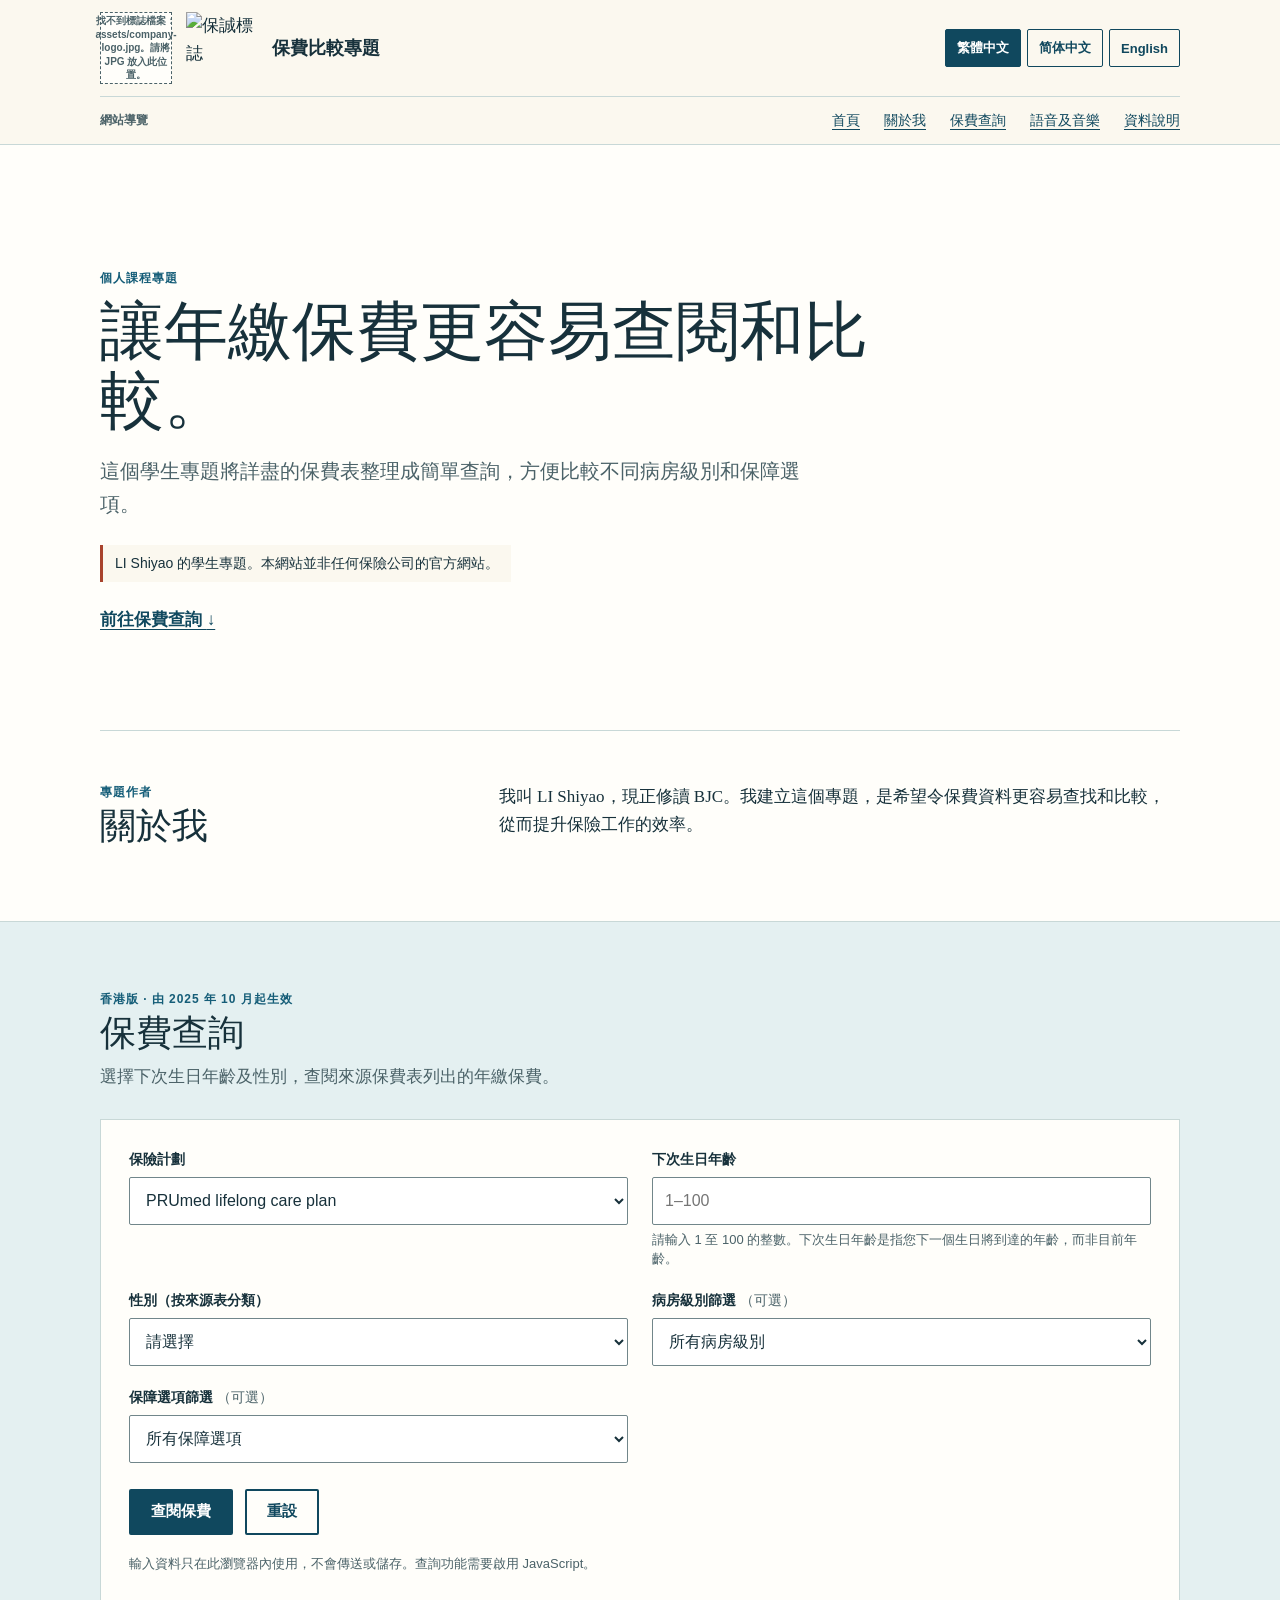
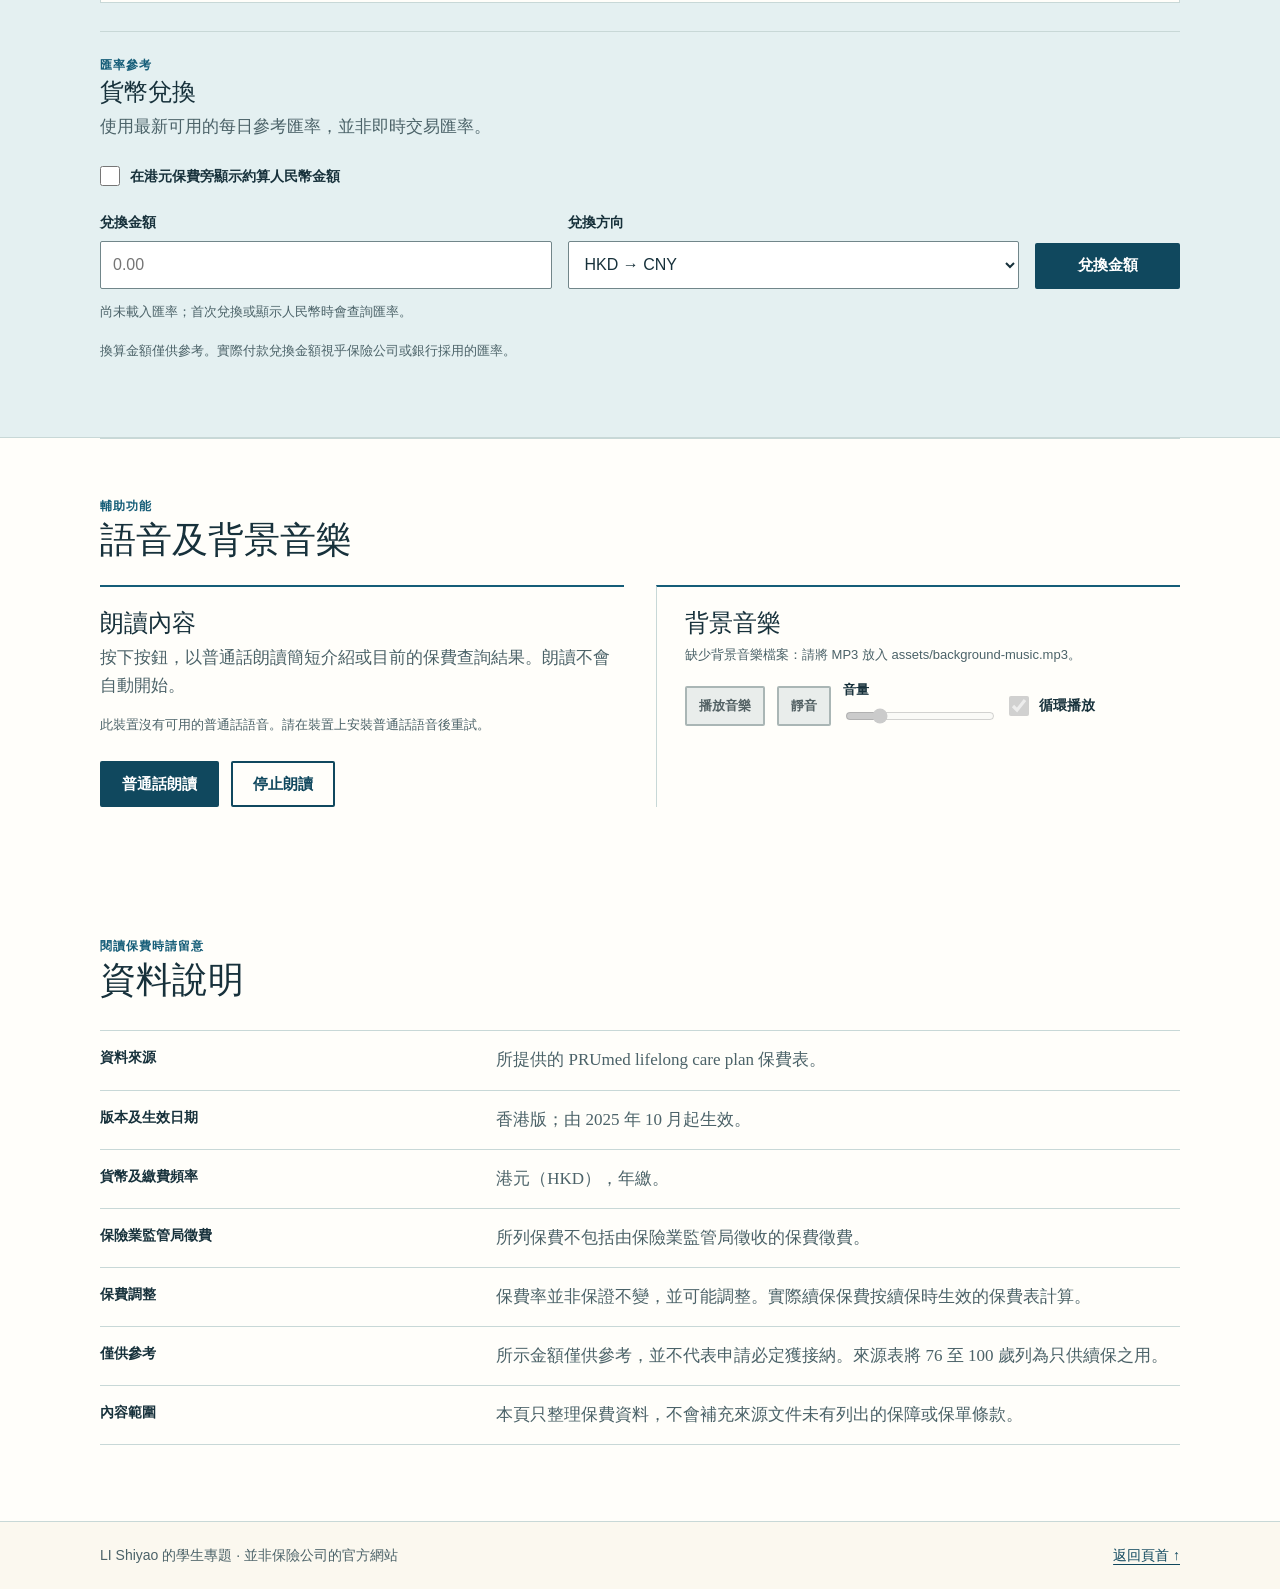
==== commit 2c3368fe: "Add files via upload" ====
--- a/index.html
+++ b/index.html
@@ -11,8 +11,9 @@
   <header class="site-header" id="home">
     <div class="header-top section-shell">
       <a class="brand" href="#home">
-        <!-- Place the supplied logo at assets/company-logo.png, then replace this labelled placeholder with an img using that path. -->
-        <span class="logo-placeholder" role="img" aria-label="公司標誌佔位圖，請加入已提供的標誌檔案" data-i18n="logoPlaceholder" data-i18n-aria="logoPlaceholder">標誌檔案<br>尚未加入</span>
+        <!-- Add the supplied file at assets/company-logo.jpg; LOGO_FILE below uses this relative path when it is available. -->
+        <span id="logoPlaceholder" class="logo-placeholder" data-i18n="logoMissing">找不到標誌檔案：assets/company-logo.jpg</span>
+        <img id="companyLogo" class="company-logo" alt="保誠標誌" data-i18n-alt="logoAlt" hidden>
         <span class="wordmark" data-i18n="projectTitle">保費比較專題</span>
       </a>
       <div class="language-picker" role="group" aria-label="介面語言" data-i18n-aria="languageLabel">
@@ -169,36 +170,30 @@
       <div class="tools-grid">
         <section class="tool-panel" aria-labelledby="speech-title">
           <h3 id="speech-title" data-i18n="speechTitle">朗讀內容</h3>
-          <p data-i18n="speechIntro">選擇朗讀語言，播放簡短介紹或目前的查詢摘要。朗讀不會自動開始。</p>
-          <div class="field">
-            <label for="speechLanguage" data-i18n="speechLanguageLabel">朗讀語言</label>
-            <select id="speechLanguage">
-              <option value="cantonese" data-i18n="cantoneseOption">Cantonese / 粵語</option>
-              <option value="mandarin" data-i18n="mandarinOption">Mandarin / 普通話</option>
-              <option value="english" data-i18n="englishOption">English</option>
-            </select>
-          </div>
-          <p id="speechVoiceStatus" class="tool-status" role="status" aria-live="polite" data-i18n="checkingVoices">正在檢查此裝置可用的語音。</p>
+          <p data-i18n="speechIntro">按下按鈕，以普通話朗讀簡短介紹或目前的保費查詢結果。朗讀不會自動開始。</p>
+          <p id="speechVoiceStatus" class="tool-status" role="status" aria-live="polite" data-i18n="checkingVoices">正在檢查此裝置可用的普通話語音。</p>
           <div class="form-actions">
-            <button class="button-primary" id="speakButton" type="button" data-i18n="playSpeech">播放朗讀</button>
-            <button class="button-reset" id="stopSpeechButton" type="button" data-i18n="stopSpeech" disabled>停止朗讀</button>
+            <button class="button-primary" id="speakButton" type="button" data-i18n="readMandarin">普通话朗读</button>
+            <button class="button-reset" id="stopSpeechButton" type="button" data-i18n="stopSpeech" disabled>停止朗读</button>
           </div>
         </section>
         <section class="tool-panel" aria-labelledby="music-title">
           <h3 id="music-title" data-i18n="musicTitle">背景音樂</h3>
-          <p id="musicStatus" class="tool-status" role="status" aria-live="polite" data-i18n="musicNotConfigured">尚未設定背景音樂。</p>
-          <!-- Add your supplied audio file at assets/background-music.mp3, then set MUSIC_FILE below to that relative path. -->
+          <p id="musicStatus" class="tool-status" role="status" aria-live="polite" data-i18n="musicFileMissing">缺少背景音樂檔案：請將 MP3 放入 assets/background-music.mp3。</p>
           <div class="music-controls">
             <button class="button-primary" id="musicPlayButton" type="button" data-i18n="musicPlay" disabled>播放音樂</button>
             <button class="button-reset" id="musicMuteButton" type="button" data-i18n="musicMute" disabled>靜音</button>
             <label class="volume-control" for="musicVolume"><span data-i18n="volumeLabel">音量</span>
-              <input id="musicVolume" type="range" min="0" max="1" step="0.01" value="0.15" disabled>
+              <input id="musicVolume" type="range" min="0" max="1" step="0.01" value="0.2" disabled>
             </label>
             <label class="check-control loop-control" for="musicLoop">
               <input id="musicLoop" type="checkbox" checked disabled>
               <span data-i18n="loopLabel">循環播放</span>
             </label>
           </div>
+          <audio id="backgroundMusic" preload="none" loop>
+            <source id="musicSource" type="audio/mpeg">
+          </audio>
         </section>
       </div>
     </section>
@@ -378,6 +373,23 @@
       }
     };
 
+    // Keep these media strings in each interface language; only Mandarin speech is offered.
+    Object.assign(translations["zh-HK"], {
+      logoMissing: "找不到標誌檔案：assets/company-logo.jpg。請將 JPG 放入此位置。", logoAlt: "保誠標誌",
+      speechIntro: "按下按鈕，以普通話朗讀簡短介紹或目前的保費查詢結果。朗讀不會自動開始。", speechLanguageLabel: "普通話朗讀", readMandarin: "普通話朗讀", stopSpeech: "停止朗讀", checkingVoices: "正在檢查此裝置可用的普通話語音。", voiceUnavailable: "此裝置沒有可用的普通話語音。請在裝置上安裝普通話語音後重試。", speaking: "正在以普通話朗讀。",
+      musicFileMissing: "缺少背景音樂檔案：請將 MP3 放入 assets/background-music.mp3。", musicLoading: "正在載入背景音樂…", musicReady: "背景音樂已就緒；按下播放後才會開始。", musicPlaying: "正在播放背景音樂。", musicPaused: "背景音樂已暫停。", musicLoadError: "無法載入 assets/background-music.mp3，請確認檔案存在且有效。", musicPlaybackError: "瀏覽器未能播放背景音樂，請檢查音訊設定後重試。"
+    });
+    Object.assign(translations["zh-CN"], {
+      logoMissing: "找不到标志文件：assets/company-logo.jpg。请将 JPG 放入此位置。", logoAlt: "保诚标志",
+      speechIntro: "按下按钮，以普通话朗读简短介绍或当前保费查询结果。朗读不会自动开始。", speechLanguageLabel: "普通话朗读", readMandarin: "普通话朗读", stopSpeech: "停止朗读", checkingVoices: "正在检查此设备可用的普通话语音。", voiceUnavailable: "此设备没有可用的普通话语音。请在设备上安装普通话语音后重试。", speaking: "正在用普通话朗读。",
+      musicFileMissing: "缺少背景音乐文件：请将 MP3 放入 assets/background-music.mp3。", musicLoading: "正在加载背景音乐…", musicReady: "背景音乐已就绪；按下播放后才会开始。", musicPlaying: "正在播放背景音乐。", musicPaused: "背景音乐已暂停。", musicLoadError: "无法加载 assets/background-music.mp3，请确认文件存在且有效。", musicPlaybackError: "浏览器无法播放背景音乐，请检查音频设置后重试。"
+    });
+    Object.assign(translations.en, {
+      logoMissing: "Logo file missing: assets/company-logo.jpg. Place the supplied JPG at this path.", logoAlt: "Prudential logo",
+      speechIntro: "Press the button to hear a short introduction or the current premium results in Mandarin. Speech never starts automatically.", speechLanguageLabel: "Mandarin read-aloud", readMandarin: "Read aloud in Mandarin", stopSpeech: "Stop reading", checkingVoices: "Checking for an available Mandarin voice on this device.", voiceUnavailable: "No Mandarin voice is available on this device. Install a Mandarin voice and try again.", speaking: "Reading aloud in Mandarin.",
+      musicFileMissing: "Background music file missing: place the supplied MP3 at assets/background-music.mp3.", musicLoading: "Loading background music…", musicReady: "Background music is ready. Playback starts only when you press Play.", musicPlaying: "Background music is playing.", musicPaused: "Background music is paused.", musicLoadError: "Could not load assets/background-music.mp3. Check that the file exists and is valid.", musicPlaybackError: "The browser could not play the background music. Check audio settings and retry."
+    });
+
     let currentLanguage = "zh-HK";
     let lastSelection = null;
     let formErrorKey = "";
@@ -387,10 +399,11 @@
     let rateState = "unloaded";
     let lastConversion = null;
     let speechVoices = [];
+    let mandarinVoice = null;
     let speechSupported = "speechSynthesis" in window && "SpeechSynthesisUtterance" in window;
     let speechActive = false;
-    let musicAudio = null;
-    let musicState = "unconfigured";
+    let activeUtterance = null;
+    let musicState = "missing-asset";
     const roomTypes = [
       { key: "ward", labelKey: "ward", index: 0 },
       { key: "semi-private", labelKey: "semiPrivate", index: 1 },
@@ -414,13 +427,18 @@
     const rateStatus = document.querySelector("#rateStatus");
     const rateDetails = document.querySelector("#rateDetails");
     const showCny = document.querySelector("#showCny");
-    const speechLanguage = document.querySelector("#speechLanguage");
     const speakButton = document.querySelector("#speakButton");
     const stopSpeechButton = document.querySelector("#stopSpeechButton");
     const musicPlayButton = document.querySelector("#musicPlayButton");
     const musicMuteButton = document.querySelector("#musicMuteButton");
     const musicStatus = document.querySelector("#musicStatus");
-    const MUSIC_FILE = ""; // Add your supplied audio file path here, for example: "assets/background-music.mp3".
+    const logoImage = document.querySelector("#companyLogo");
+    const logoPlaceholder = document.querySelector("#logoPlaceholder");
+    const musicAudio = document.querySelector("#backgroundMusic");
+    const musicSource = document.querySelector("#musicSource");
+    // These files were not found in the project. Set the relative path after adding each supplied asset.
+    const LOGO_FILE = ""; // Expected path: "assets/company-logo.jpg".
+    const MUSIC_FILE = ""; // Expected path: "assets/background-music.mp3".
 
     function text(key) {
       return translations[currentLanguage][key];
@@ -450,6 +468,9 @@
       document.querySelectorAll("[data-i18n-aria]").forEach((element) => {
         element.setAttribute("aria-label", dictionary[element.dataset.i18nAria]);
       });
+      document.querySelectorAll("[data-i18n-alt]").forEach((element) => {
+        element.alt = dictionary[element.dataset.i18nAlt];
+      });
       document.querySelectorAll("[data-i18n-placeholder]").forEach((element) => {
         element.placeholder = dictionary[element.dataset.i18nPlaceholder];
       });
@@ -472,14 +493,14 @@
       const head = document.querySelector("#resultHead");
       const body = document.querySelector("#resultBody");
 
-      head.innerHTML = `<tr><th scope="col">${text("roomType")}</th>${visibleCovers.map((cover) => `<th scope="col">${text(cover.labelKey)}<br><span>${text("annualPremium")}</span></th>`).join("")}</tr>`;
+      head.innerHTML = `<tr><th scope="col">${text("roomType")}</th>${visibleCovers.map((cover) => `<th scope="col" data-cover-key="${cover.key}">${text(cover.labelKey)}<br><span>${text("annualPremium")}</span></th>`).join("")}</tr>`;
       body.innerHTML = visibleRooms.map((room) => {
         const premiums = visibleCovers.map((cover) => {
           const amount = row[1 + sexOffset + cover.index + room.index];
           const cnyLine = showCny.checked && exchangeRate ? `<span class="cny-equivalent">${formatMoney(amount * exchangeRate, "CNY")}</span>` : "";
-          return `<td>${formatMoney(amount, "HKD")}${cnyLine}</td>`;
+          return `<td data-premium-amount="${amount}">${formatMoney(amount, "HKD")}${cnyLine}</td>`;
         }).join("");
-        return `<tr><th scope="row">${text(room.labelKey)}</th>${premiums}</tr>`;
+        return `<tr data-room-key="${room.key}"><th scope="row">${text(room.labelKey)}</th>${premiums}</tr>`;
       }).join("");
 
       document.querySelector("#selectedProfile").textContent = fillTemplate(text("resultProfile"), {
@@ -554,101 +575,140 @@
     }
 
     function updateSpeechUi() {
-      const voiceOption = speechLanguage.selectedOptions[0];
-      const supported = speechSupported && voiceOption && !voiceOption.disabled;
-      speakButton.disabled = !supported;
+      speakButton.disabled = !speechSupported || !mandarinVoice;
       stopSpeechButton.disabled = !speechActive;
       const status = document.querySelector("#speechVoiceStatus");
-      if (!speechSupported) {
-        speechLanguage.disabled = true;
-        status.textContent = text("voicesUnsupported");
-      } else {
-        speechLanguage.disabled = false;
-        status.textContent = voiceOption && voiceOption.disabled ? text("voiceUnavailable") : text("voiceReady");
-      }
-    }
-
-    function voiceMatches(voice, kind) {
+      status.textContent = speechActive ? text("speaking") : mandarinVoice ? text("voiceReady") : text("voiceUnavailable");
+    }
+
+    function isMandarinVoice(voice) {
       const locale = voice.lang.toLowerCase().replaceAll("_", "-");
-      if (kind === "cantonese") return locale.startsWith("zh-hk") || locale.startsWith("yue");
-      if (kind === "mandarin") return locale.startsWith("zh-cn") || locale.startsWith("zh-sg") || locale.startsWith("cmn");
-      return locale.startsWith("en-") || locale === "en";
+      return locale === "zh-cn" || locale.startsWith("zh-cn-") || locale === "zh-sg" || locale.startsWith("zh-sg-") || locale === "cmn" || locale.startsWith("cmn-");
     }
 
     function refreshVoices() {
-      if (!speechSupported) {
-        document.querySelectorAll("#speechLanguage option").forEach((option) => { option.disabled = true; });
-        updateSpeechUi();
-        return;
-      }
-      speechVoices = window.speechSynthesis.getVoices();
-      document.querySelectorAll("#speechLanguage option").forEach((option) => {
-        option.disabled = !speechVoices.some((voice) => voiceMatches(voice, option.value));
-      });
+      speechVoices = speechSupported ? window.speechSynthesis.getVoices() : [];
+      const mandarinVoices = speechVoices.filter(isMandarinVoice);
+      mandarinVoice = mandarinVoices.find((voice) => voice.lang.toLowerCase().replaceAll("_", "-") === "zh-cn")
+        || mandarinVoices.find((voice) => voice.lang.toLowerCase().replaceAll("_", "-").startsWith("zh-cn-"))
+        || mandarinVoices[0]
+        || null;
       updateSpeechUi();
     }
 
-    function getSpeechText(kind) {
-      const spokenLanguage = kind === "cantonese" ? "zh-HK" : kind === "mandarin" ? "zh-CN" : "en";
-      const spoken = translations[spokenLanguage];
-      if (!lastSelection) return spoken.speechIntroText;
-      const row = rows.find((item) => item[0] === lastSelection.age);
-      const sexOffset = lastSelection.sex === "male" ? 0 : 6;
-      const visibleRooms = roomTypes.filter((room) => lastSelection.room === "all" || room.key === lastSelection.room);
-      const visibleCovers = coverOptions.filter((cover) => lastSelection.cover === "all" || cover.key === lastSelection.cover);
+    function getMandarinSpeechText() {
+      const spoken = translations["zh-CN"];
+      if (!lastSelection || results.hidden) return spoken.speechIntroText;
+
       let summary = fillTemplate(spoken.speechSummaryStart, {
         age: lastSelection.age,
         sex: spoken[lastSelection.sex === "male" ? "speechMale" : "speechFemale"]
       });
-      visibleRooms.forEach((room) => visibleCovers.forEach((cover) => {
-        const amount = row[1 + sexOffset + cover.index + room.index];
-        const coverText = spoken[cover.labelKey];
-        const roomText = spoken[room.labelKey];
-        const spokenAmount = new Intl.NumberFormat(spokenLanguage, { style: "currency", currency: "HKD", minimumFractionDigits: 2, maximumFractionDigits: 2 }).format(amount);
-        summary += ` ${fillTemplate(spoken.speechPremium, { room: roomText, cover: coverText, amount: spokenAmount })}`;
-      }));
+      const coverHeaders = [...document.querySelectorAll("#resultHead th[data-cover-key]")];
+      document.querySelectorAll("#resultBody tr").forEach((row) => {
+        const room = roomTypes.find((item) => item.key === row.dataset.roomKey);
+        [...row.querySelectorAll("td[data-premium-amount]")].forEach((cell, index) => {
+          const cover = coverOptions.find((item) => item.key === coverHeaders[index]?.dataset.coverKey);
+          const amount = Number(cell.dataset.premiumAmount);
+          const spokenAmount = new Intl.NumberFormat("zh-CN", {
+            minimumFractionDigits: 2,
+            maximumFractionDigits: 2
+          }).format(amount);
+          summary += ` ${fillTemplate(spoken.speechPremium, {
+            room: spoken[room.labelKey],
+            cover: spoken[cover.labelKey],
+            amount: `港幣 ${spokenAmount}`
+          })}`;
+        });
+      });
       return summary;
     }
 
     function updateMusicUi() {
       const messageKey = {
-        unconfigured: "musicNotConfigured",
+        "missing-asset": "musicFileMissing",
+        loading: "musicLoading",
         ready: "musicReady",
         playing: "musicPlaying",
         paused: "musicPaused",
-        missing: "musicMissing",
-        error: "musicPlaybackError"
+        "load-error": "musicLoadError",
+        "playback-error": "musicPlaybackError"
       }[musicState];
       musicStatus.textContent = text(messageKey);
-      document.querySelector("#musicPlayButton").textContent = musicAudio && !musicAudio.paused ? text("musicPause") : text("musicPlay");
+      musicPlayButton.textContent = musicState === "playing" ? text("musicPause") : text("musicPlay");
       document.querySelector("#musicMuteButton").textContent = musicAudio && musicAudio.muted ? text("musicUnmute") : text("musicMute");
     }
 
-    // Set MUSIC_FILE above only after adding your own audio file; music starts only from the Play button.
-    if (MUSIC_FILE) {
-      musicAudio = new Audio(MUSIC_FILE);
-      musicAudio.preload = "none";
-      musicAudio.volume = 0.15;
-      musicAudio.loop = document.querySelector("#musicLoop").checked;
-      musicState = "ready";
-      [musicPlayButton, musicMuteButton, document.querySelector("#musicVolume"), document.querySelector("#musicLoop")].forEach((control) => { control.disabled = false; });
-      musicAudio.addEventListener("error", () => {
-        musicState = "missing";
-        [musicPlayButton, musicMuteButton, document.querySelector("#musicVolume"), document.querySelector("#musicLoop")].forEach((control) => { control.disabled = true; });
+    function stopSpeech() {
+      if (speechSupported) window.speechSynthesis.cancel();
+      activeUtterance = null;
+      speechActive = false;
+      updateSpeechUi();
+    }
+
+    function setMusicControlsEnabled(enabled) {
+      [musicPlayButton, musicMuteButton, document.querySelector("#musicVolume"), document.querySelector("#musicLoop")]
+        .forEach((control) => { control.disabled = !enabled; });
+    }
+
+    function configureLogo() {
+      if (!LOGO_FILE) return;
+      logoImage.addEventListener("load", () => {
+        logoImage.hidden = false;
+        logoPlaceholder.hidden = true;
+      }, { once: true });
+      logoImage.addEventListener("error", () => {
+        logoImage.hidden = true;
+        logoPlaceholder.hidden = false;
+        logoPlaceholder.textContent = text("logoMissing");
+      }, { once: true });
+      logoImage.src = LOGO_FILE;
+    }
+
+    function configureMusic() {
+      musicAudio.volume = 0.2;
+      musicAudio.loop = true;
+      if (!MUSIC_FILE) {
+        setMusicControlsEnabled(false);
         updateMusicUi();
-      });
-      musicAudio.addEventListener("pause", () => {
-        if (musicState === "playing") musicState = "paused";
+        return;
+      }
+
+      musicState = "loading";
+      musicSource.src = MUSIC_FILE;
+      setMusicControlsEnabled(false);
+      musicAudio.addEventListener("canplay", () => {
+        if (musicState === "loading" || musicState === "paused") musicState = "ready";
+        setMusicControlsEnabled(true);
         updateMusicUi();
       });
-      musicAudio.addEventListener("play", () => {
+      musicAudio.addEventListener("playing", () => {
         musicState = "playing";
         updateMusicUi();
       });
-    }
+      musicAudio.addEventListener("pause", () => {
+        if (musicState !== "load-error" && musicState !== "playback-error") musicState = "paused";
+        updateMusicUi();
+      });
+      musicAudio.addEventListener("error", () => {
+        musicState = "load-error";
+        setMusicControlsEnabled(false);
+        updateMusicUi();
+      });
+      musicAudio.addEventListener("waiting", () => {
+        musicState = "loading";
+        updateMusicUi();
+      });
+      musicAudio.load();
+      updateMusicUi();
+    }
+
+    configureLogo();
+    configureMusic();
 
     document.querySelectorAll(".language-button").forEach((button) => {
       button.addEventListener("click", () => {
+        stopSpeech();
         currentLanguage = button.dataset.language;
         translatePage();
       });
@@ -656,6 +716,7 @@
 
     form.addEventListener("submit", (event) => {
       event.preventDefault();
+      stopSpeech();
       formErrorKey = "";
       formMessage.textContent = "";
       const rawAge = ageInput.value.trim();
@@ -682,17 +743,20 @@
 
     roomInput.addEventListener("change", () => {
       if (lastSelection) {
+        stopSpeech();
         lastSelection.room = roomInput.value;
         renderResults(lastSelection);
       }
     });
     coverInput.addEventListener("change", () => {
       if (lastSelection) {
+        stopSpeech();
         lastSelection.cover = coverInput.value;
         renderResults(lastSelection);
       }
     });
     form.addEventListener("reset", () => {
+      stopSpeech();
       lastSelection = null;
       formErrorKey = "";
       results.hidden = true;
@@ -723,38 +787,38 @@
     });
     document.querySelector("#retryRate").addEventListener("click", () => loadExchangeRate(true));
 
-    speechLanguage.addEventListener("change", updateSpeechUi);
     speakButton.addEventListener("click", () => {
-      const kind = speechLanguage.value;
-      const voice = speechVoices.find((candidate) => voiceMatches(candidate, kind));
-      if (!voice || !speechSupported) {
+      if (!mandarinVoice || !speechSupported) {
         updateSpeechUi();
         return;
       }
-      if (musicAudio && !musicAudio.paused) musicAudio.pause();
-      window.speechSynthesis.cancel();
-      const utterance = new SpeechSynthesisUtterance(getSpeechText(kind));
-      utterance.voice = voice;
-      utterance.lang = voice.lang;
+      stopSpeech();
+      if (musicState === "playing") musicAudio.pause();
+      const utterance = new SpeechSynthesisUtterance(getMandarinSpeechText());
+      activeUtterance = utterance;
+      utterance.voice = mandarinVoice;
+      utterance.lang = mandarinVoice.lang;
       utterance.onstart = () => {
+        if (activeUtterance !== utterance) return;
         speechActive = true;
-        document.querySelector("#speechVoiceStatus").textContent = text("speaking");
         updateSpeechUi();
       };
       utterance.onend = () => {
+        if (activeUtterance !== utterance) return;
+        activeUtterance = null;
         speechActive = false;
         updateSpeechUi();
       };
       utterance.onerror = () => {
+        if (activeUtterance !== utterance) return;
+        activeUtterance = null;
         speechActive = false;
         updateSpeechUi();
       };
       window.speechSynthesis.speak(utterance);
     });
     stopSpeechButton.addEventListener("click", () => {
-      if (speechSupported) window.speechSynthesis.cancel();
-      speechActive = false;
-      updateSpeechUi();
+      stopSpeech();
     });
     if (speechSupported) {
       window.speechSynthesis.addEventListener("voiceschanged", refreshVoices);
@@ -765,17 +829,15 @@
     }
 
     musicPlayButton.addEventListener("click", async () => {
-      if (!musicAudio) return;
-      if (!musicAudio.paused) {
+      if (!MUSIC_FILE) return;
+      if (musicState === "playing") {
         musicAudio.pause();
-        musicState = "paused";
-        updateMusicUi();
         return;
       }
       try {
         await musicAudio.play();
       } catch {
-        musicState = "error";
+        musicState = "playback-error";
         updateMusicUi();
       }
     });
--- a/style.css
+++ b/style.css
@@ -78,14 +78,23 @@
 
 .logo-placeholder {
   display: grid;
-  flex: 0 0 78px;
-  aspect-ratio: 1.4;
+  flex: 0 0 72px;
+  width: 72px;
+  height: 72px;
   place-content: center;
   border: 1px dashed var(--muted);
   background: var(--paper);
   color: var(--muted);
   font: 700 10px/1.35 Arial, sans-serif;
   text-align: center;
+}
+
+.company-logo {
+  display: block;
+  flex: 0 0 72px;
+  width: 72px;
+  height: 72px;
+  object-fit: contain;
 }
 
 .brand .wordmark {
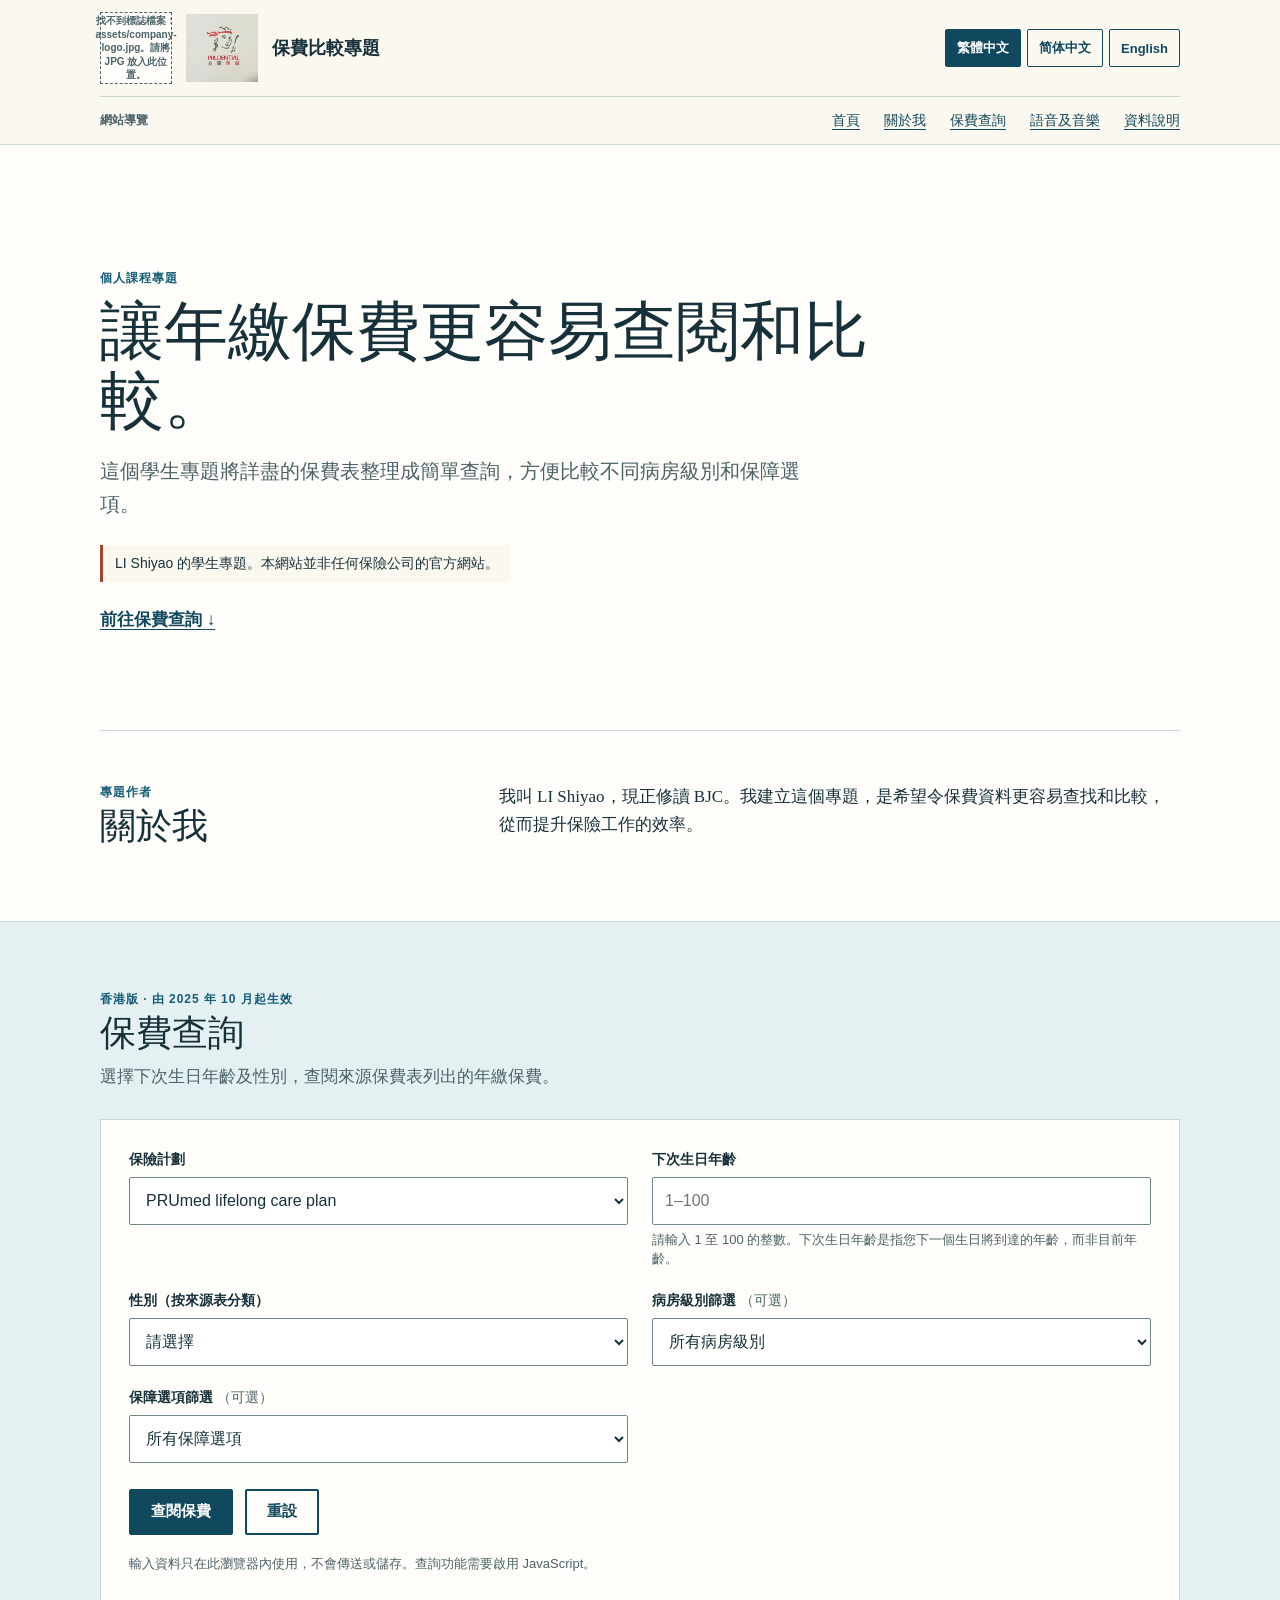
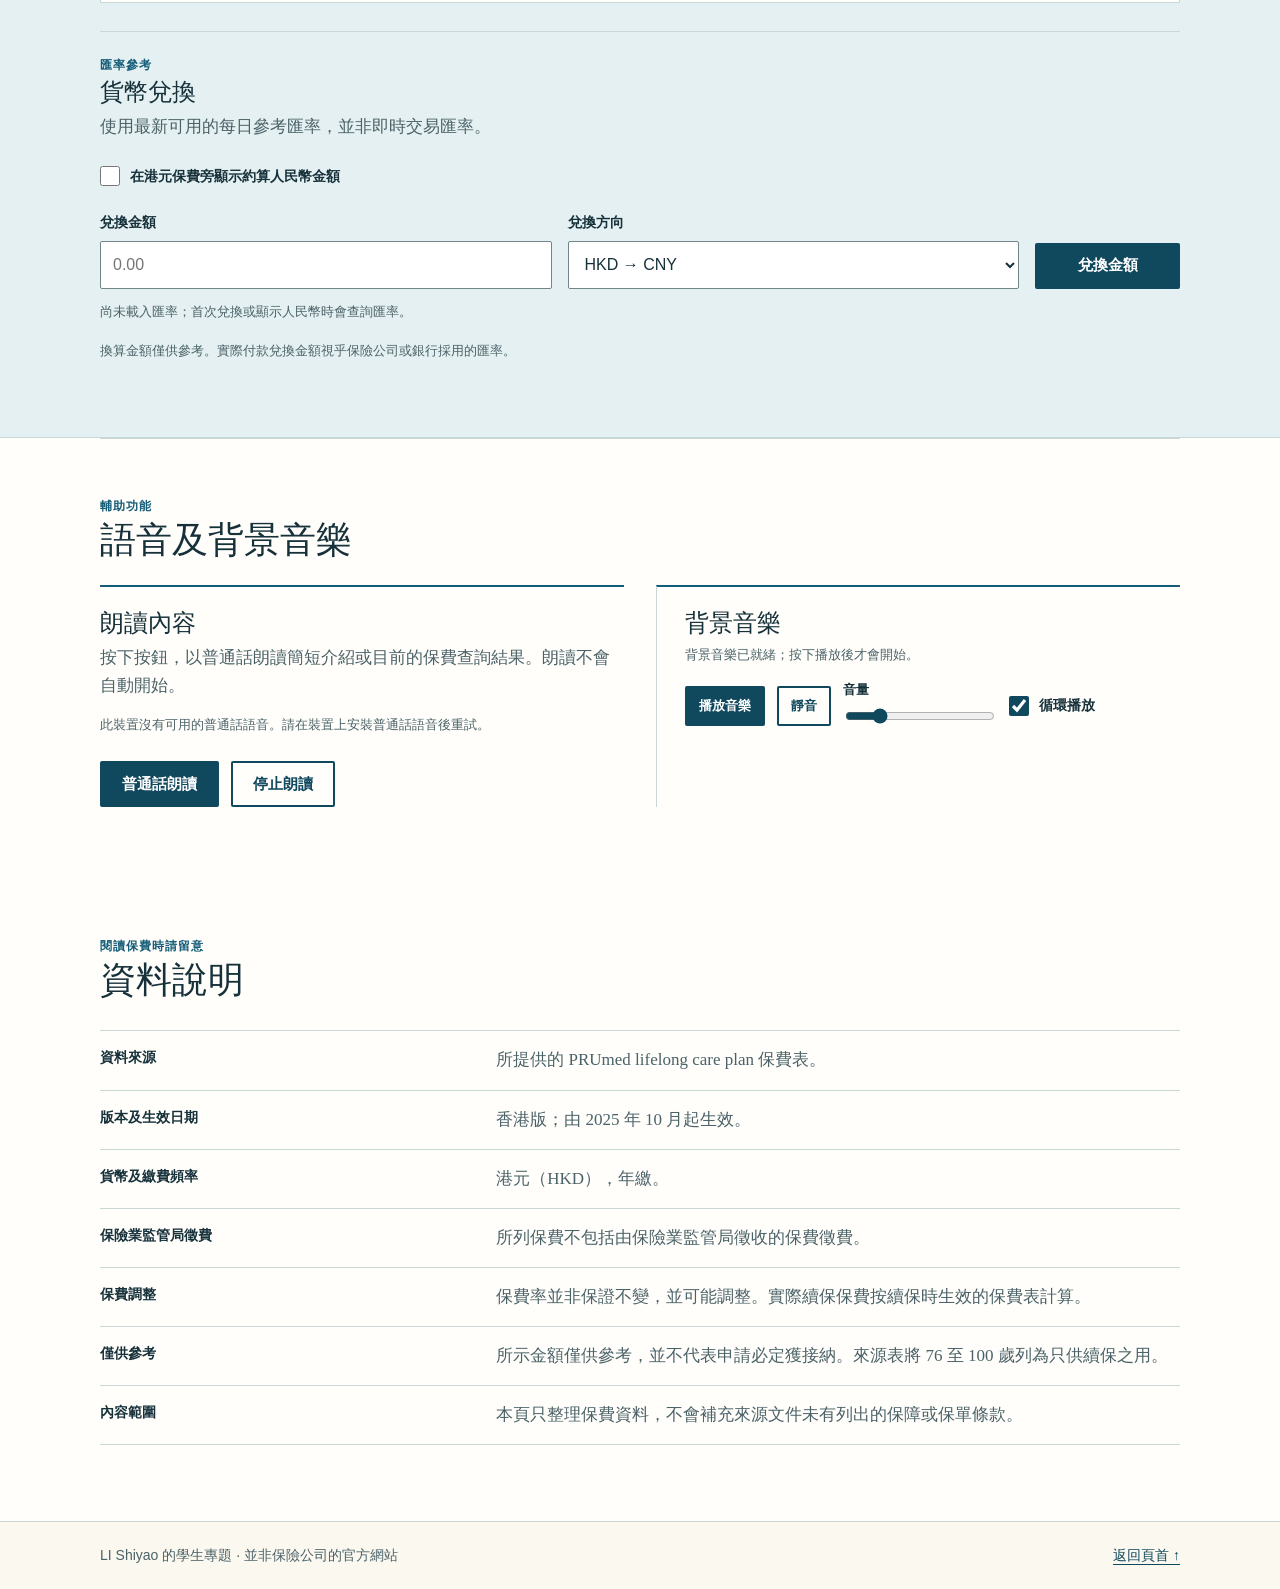
==== commit da046447: "Add files via upload" ====
--- a/index.html
+++ b/index.html
@@ -436,9 +436,8 @@
     const logoPlaceholder = document.querySelector("#logoPlaceholder");
     const musicAudio = document.querySelector("#backgroundMusic");
     const musicSource = document.querySelector("#musicSource");
-    // These files were not found in the project. Set the relative path after adding each supplied asset.
-    const LOGO_FILE = ""; // Expected path: "assets/company-logo.jpg".
-    const MUSIC_FILE = ""; // Expected path: "assets/background-music.mp3".
+    const LOGO_FILE = "assets/company-logo.jpg";
+    const MUSIC_FILE = "assets/background-music.mp3";
 
     function text(key) {
       return translations[currentLanguage][key];
@@ -676,7 +675,7 @@
 
       musicState = "loading";
       musicSource.src = MUSIC_FILE;
-      setMusicControlsEnabled(false);
+      setMusicControlsEnabled(true);
       musicAudio.addEventListener("canplay", () => {
         if (musicState === "loading" || musicState === "paused") musicState = "ready";
         setMusicControlsEnabled(true);
